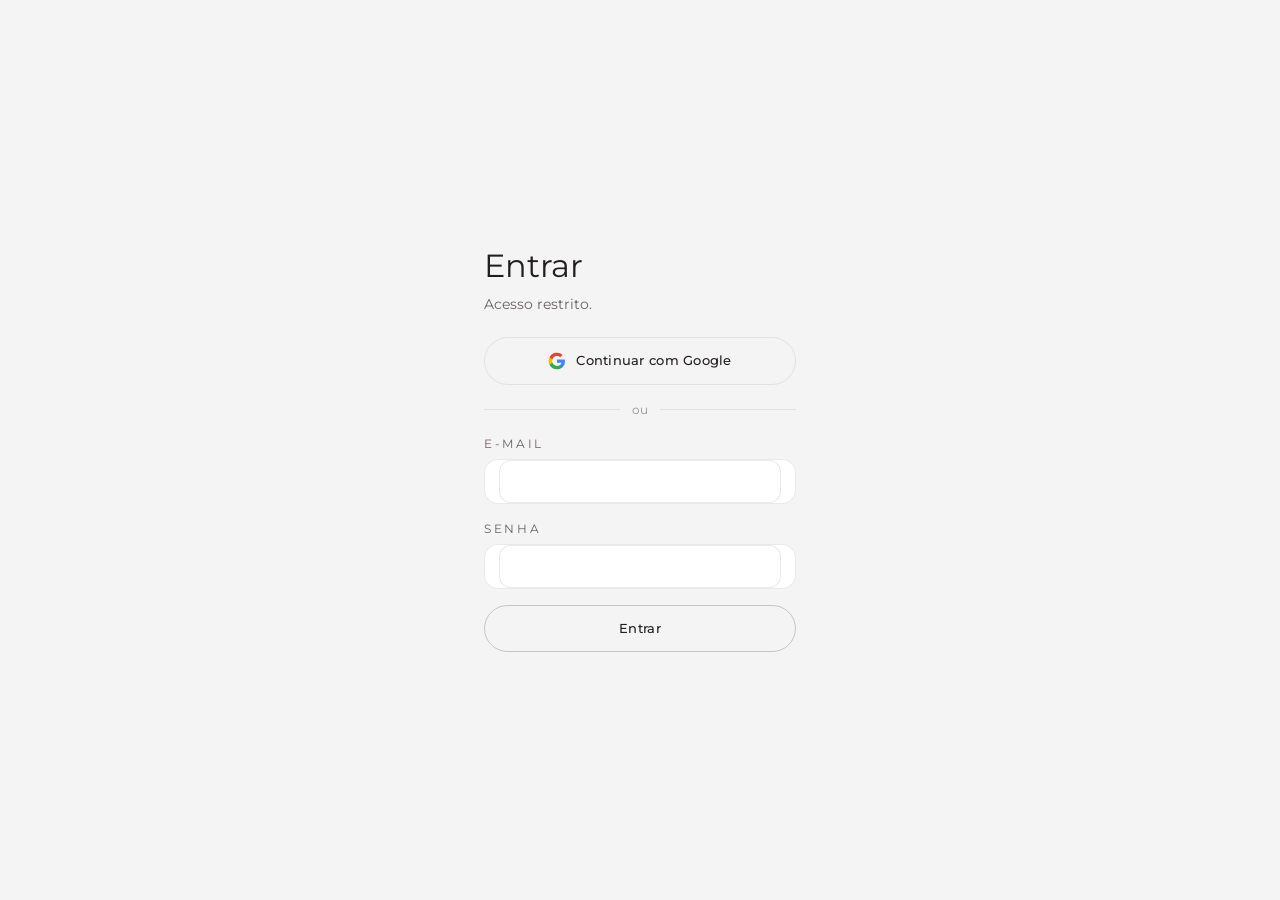
==== gestao/index.html @ c50a142e "Pele nova Stond OS (claro padrão, escuro opção), menu da gestão em 6 espaços e consertos rápidos - s" ====
<!doctype html>
<html lang="pt-BR">
<head>
<meta charset="utf-8">
<meta name="viewport" content="width=device-width,initial-scale=1,viewport-fit=cover">
<meta name="robots" content="noindex,nofollow,noarchive">
<title>Entrar</title>
<link rel="icon" href="/assets/favicon.png">
<link rel="preconnect" href="https://fonts.googleapis.com">
<link rel="stylesheet" href="https://fonts.googleapis.com/css2?family=Montserrat:wght@300;400;500;600&display=swap">
<link rel="stylesheet" href="/app.css">
<link rel="stylesheet" href="/gestao/gestao.css">
<link rel="stylesheet" href="/skin.css">
<link rel="stylesheet" href="/marca.css">
<script>try{if(localStorage.getItem('stond-tema')!=='dark')document.documentElement.classList.add('light')}catch(e){document.documentElement.classList.add('light')}</script>
</head>
<body>
<div id="app"></div>
<script src="/vendor/supabase.js"></script>
<script src="/ia.js"></script>
<script src="/gestao/gestao.js"></script>
<script src="/marca.js"></script>
<script src="/gestao/marca.js"></script>
<script src="/gestao/invest.js"></script>
<script src="/gestao/links.js"></script>
<script src="/gestao/site.js"></script>
<script src="/gestao/plano.js"></script>
<script src="/gestao/cartao.js"></script>
</body>
</html>
---- app.css ----
:root{
  --bg:#0d0a0b; --bg-2:#140e10; --bg-3:#1b1315; --ink:#f1ebec; --muted:#a1979a; --faint:#6f6568;
  --line:rgba(241,235,236,.11); --glass:rgba(255,255,255,.045); --glass-2:rgba(255,255,255,.08);
  --red:#f80b1d; --wine:#a40b1d; --deep:#5e0711; --ok:#3fbf7f; --warn:#e5a83b;
  --display:"Gill Sans MT","Gill Sans","Gill Sans Nova",Montserrat,"Segoe UI",sans-serif;
  --body:Montserrat,"Segoe UI",system-ui,sans-serif;
  --glow:rgba(94,7,17,.55); --side:rgba(20,14,16,.6); --redtxt:#ffd9dc; --carr:#d9cfd1; --cap:#ddd3d5; --hov:rgba(241,235,236,.28); --ovl:rgba(6,4,5,.72); --chrome:#2a2124; --ring:rgba(248,11,29,.18); --pendbg:rgba(229,168,59,.12);
  color-scheme:dark;
}
/* versão clara: fundo gelo, texto grafite, bordô como destaque */
html.light{--bg:#f4f5f6; --bg-2:#ffffff; --bg-3:#e9ebed; --ink:#2b2325; --muted:#6d6466; --faint:#9a9194; --line:rgba(43,35,37,.12); --glass:#ffffff; --glass-2:rgba(164,11,29,.07); --red:#c40a1c; --warn:#b7791f; --ok:#1f8a57;
  --glow:rgba(164,11,29,.10); --side:#ffffff; --redtxt:#a40b1d; --carr:#2b2325; --cap:#3a3133; --hov:rgba(43,35,37,.3); --ovl:rgba(43,35,37,.45); --ring:rgba(196,10,28,.14); --pendbg:rgba(183,121,31,.12);
  color-scheme:light; color:var(--ink)}
html.light .lg,html.light .side .logo,html.light .mhead img.l{content:url(assets/logo-vermelho.png)}
html.light .card,html.light .list,html.light .sum,html.light .cal{background:#fff}
html.light .sheet{box-shadow:0 30px 80px rgba(43,35,37,.25)}
*{box-sizing:border-box}
html,body{background:var(--bg);color:var(--ink);height:100%;margin:0}
body{font-family:var(--body);font-size:14px;line-height:1.5;-webkit-font-smoothing:antialiased}
button{font:inherit;color:inherit;cursor:pointer}
button:focus-visible,input:focus-visible,textarea:focus-visible{outline:2px solid var(--red);outline-offset:2px}

.seg{display:flex;flex-wrap:wrap;gap:6px}
.seg button{background:none;border:1px solid var(--line);border-radius:99px;padding:6px 13px;font-size:12.5px;color:var(--muted)}
.seg button[aria-pressed="true"]{border-color:var(--ink);color:var(--ink)}


/* login: formulário à esquerda, palco escuro com o S de pontos à direita */
.login{position:fixed;inset:0;display:grid;grid-template-columns:minmax(0,1fr) minmax(0,1.15fr);gap:14px;padding:14px;background:var(--bg)}
.login .form{display:flex;flex-direction:column;justify-content:center;gap:16px;padding:24px clamp(20px,5vw,72px);max-width:520px;width:100%;justify-self:center}
.login .form .lg{width:128px;margin-bottom:8px}
.login h2{font:400 32px/1.15 var(--display);margin:0}
.login .sub{color:var(--muted);margin:-6px 0 6px}
.gin{display:flex;align-items:center;gap:10px;background:var(--glass);border:1px solid var(--line);border-radius:14px;padding:0 14px;transition:border-color .2s,box-shadow .2s;backdrop-filter:blur(8px)}
.gin:focus-within{border-color:var(--red);box-shadow:0 0 0 4px var(--ring)}
.gin svg{width:18px;height:18px;color:var(--faint);flex:none}
.fld .gin input{flex:1;min-width:0;background:none;border:0;border-radius:0;outline:0;padding:13px 0;color:var(--ink);font:inherit}
.gin .eye{background:none;border:0;padding:4px;color:var(--faint);display:grid}
.lrow{display:flex;justify-content:space-between;align-items:center;gap:10px;flex-wrap:wrap;font-size:13px}
.lrow label{display:flex;gap:8px;align-items:center;color:var(--muted)}
.lrow input{accent-color:var(--red);width:16px;height:16px}
.btn.full{width:100%;padding:13px}
.or{display:flex;align-items:center;gap:12px;color:var(--faint);font-size:12px}
.or::before,.or::after{content:"";flex:1;height:1px;background:var(--line)}
.btn.goog{display:flex;align-items:center;justify-content:center;gap:10px;border-color:var(--line)}
.first{font-size:13px;color:var(--muted);text-align:center;margin:4px 0 0}
.first button{background:none;border:0;padding:0;color:var(--ink);text-decoration:underline;text-underline-offset:3px}
.stage{position:relative;border-radius:22px;overflow:hidden;background:radial-gradient(50% 55% at 50% 46%,rgba(120,8,22,.42),transparent 72%),#0b0507;color:#f1ebec;min-height:0}
.stage canvas{position:absolute;inset:0;width:100%;height:100%}
.stage .tag{position:absolute;left:28px;top:24px;font-size:11px;letter-spacing:.16em;text-transform:uppercase;color:#a1979a}
.stage .big{position:absolute;left:28px;right:28px;bottom:26px;margin:0;font:300 clamp(22px,3.2vw,40px)/1.1 var(--display);text-wrap:balance}
.stage .big em{font-style:normal;color:#ff3a4a}
.gl{position:absolute;display:flex;gap:10px;align-items:center;padding:10px 14px 10px 10px;border-radius:16px;background:rgba(255,255,255,.07);border:1px solid rgba(255,255,255,.14);backdrop-filter:blur(14px);-webkit-backdrop-filter:blur(14px);font-size:12.5px;box-shadow:0 20px 40px rgba(0,0,0,.35);max-width:250px}
.gl img{width:38px;height:46px;border-radius:8px;object-fit:cover;flex:none}
.gl b{display:block;font-weight:500;font-size:13px}.gl small{color:#c9bec1}
.gl .ck{width:30px;height:30px;border-radius:50%;border:1px solid #3fbf7f;color:#3fbf7f;display:grid;place-items:center;flex:none}
.gl.a{right:6%;top:13%}.gl.b{left:6%;top:47%}.gl.c{right:9%;bottom:20%}
@keyframes up{from{opacity:0;transform:translateY(14px)}to{opacity:1;transform:none}}
.in{animation:up .7s cubic-bezier(.2,.7,.2,1) both}
.gl{animation:up .9s cubic-bezier(.2,.7,.2,1) both}
.fld{display:flex;flex-direction:column;gap:6px}
.fld label{font-size:11.5px;letter-spacing:.1em;text-transform:uppercase;color:var(--muted)}
.fld input,.fld textarea{background:var(--glass);border:1px solid var(--line);border-radius:10px;padding:12px 14px;color:var(--ink);font:inherit}
.btn{background:none;border:1px solid var(--ink);border-radius:99px;padding:11px 22px;font-weight:500;letter-spacing:.02em}
.btn:hover{background:var(--glass-2)}
.btn.red{border-color:var(--red);color:var(--redtxt)}
.btn.sm{padding:7px 14px;font-size:12.5px}
.btn.ghost{border-color:var(--line);color:var(--muted)}
.lnk{background:none;border:0;padding:0;color:var(--muted);text-decoration:underline;text-underline-offset:3px;font-size:13px}
.hint{font-size:12.5px;color:var(--faint);border-top:1px solid var(--line);padding-top:14px;margin:6px 0 0}

/* app */
.app{position:fixed;inset:0;display:grid;grid-template-columns:232px 1fr;background:radial-gradient(45% 55% at 100% 0%,var(--glow),transparent 70%),var(--bg)}
.side{border-right:1px solid var(--line);padding:22px 16px;display:flex;flex-direction:column;gap:22px;background:var(--side)}
.side .logo{width:112px;margin-left:6px}
.who{display:flex;gap:10px;align-items:center;padding:10px;border:1px solid var(--line);border-radius:12px}
.who img{width:38px;height:38px;border-radius:50%;object-fit:cover}
.who b{display:block;font-weight:500;font-size:13.5px}.who small{color:var(--muted);font-size:11.5px}
.nav{display:flex;flex-direction:column;gap:2px}
.nav button{display:flex;align-items:center;gap:11px;background:none;border:0;border-radius:10px;padding:10px 12px;text-align:left;color:var(--muted)}
.nav button svg{width:18px;height:18px;flex:none}
.nav button[aria-current="page"]{background:var(--glass-2);color:var(--ink)}
.nav .bdg{margin-left:auto;font-size:11px;font-weight:600;min-width:20px;text-align:center;border-radius:99px;padding:1px 6px;background:var(--wine);color:#fff}
.tt{display:inline-flex;gap:2px;padding:3px;border:1px solid var(--line);border-radius:99px;background:var(--glass);align-self:flex-start;margin-top:auto}
.tt span{width:30px;height:26px;border-radius:99px;display:grid;place-items:center;color:var(--faint)}
.tt span.on{background:var(--glass-2);color:var(--ink);box-shadow:inset 0 0 0 1px var(--line)}
.tt svg{width:15px;height:15px}
.mhead .tt{margin-top:0}
.side .out{margin-top:auto;font-size:12.5px;color:var(--faint);background:none;border:0;text-align:left;padding:8px 12px}
.main{overflow:auto;padding:28px clamp(18px,3.4vw,40px) 40px;min-width:0}
.top{display:flex;justify-content:space-between;align-items:flex-end;gap:12px;flex-wrap:wrap;margin-bottom:20px}
.top h2{font:400 30px/1.15 var(--display);margin:0;text-wrap:balance}
.top p{margin:4px 0 0;color:var(--muted)}
.eyebrow{font-size:11px;letter-spacing:.16em;text-transform:uppercase;color:var(--muted);margin:0 0 10px}
.tabbar{display:none}

/* início */
.sum{display:grid;grid-template-columns:repeat(3,1fr);border:1px solid var(--line);border-radius:14px;margin-bottom:24px}
.sum div{padding:14px 18px}.sum div+div{border-left:1px solid var(--line)}
.sum b{font:400 28px/1 var(--display);display:block;font-variant-numeric:tabular-nums}
.sum span{font-size:12.5px;color:var(--muted)}
.two{display:grid;grid-template-columns:1.35fr 1fr;gap:22px}.two>section{min-width:0}
.list{display:flex;flex-direction:column;border:1px solid var(--line);border-radius:14px;overflow:hidden}
.row{display:flex;gap:14px;align-items:center;padding:11px 14px;background:none;border:0;text-align:left;width:100%}
.row+.row{border-top:1px solid var(--line)}
.row:hover{background:var(--glass)}
.row img{width:46px;height:58px;object-fit:cover;border-radius:7px;flex:none}
.row .t{flex:1;min-width:0}
.row .t b{display:block;font-weight:500;white-space:nowrap;overflow:hidden;text-overflow:ellipsis}
.row .t small{color:var(--muted);font-size:12px}
.chip{font-size:10.5px;letter-spacing:.08em;text-transform:uppercase;border:1px solid var(--line);border-radius:99px;padding:2px 8px;color:var(--muted);white-space:nowrap}
.chip.pend{border-color:rgba(229,168,59,.45);color:var(--warn)}
.chip.ok{border-color:rgba(63,191,127,.45);color:var(--ok)}
.week{display:flex;flex-direction:column}
.day{display:grid;grid-template-columns:48px 1fr;gap:12px;padding:10px 0;border-top:1px solid var(--line)}
.day:first-child{border-top:0}
.day .d{font:400 22px/1 var(--display);text-align:center}.day .d small{display:block;font:500 10px/1.6 var(--body);letter-spacing:.12em;color:var(--muted);text-transform:uppercase}
.day ul{list-style:none;margin:0;padding:0;display:flex;flex-direction:column;gap:4px;min-width:0}
.day li{font-size:13px;display:flex;gap:8px;align-items:baseline;min-width:0}
.day li span{white-space:nowrap;overflow:hidden;text-overflow:ellipsis}
.dot{width:7px;height:7px;border-radius:50%;flex:none;transform:translateY(-1px)}
.t-reels{background:var(--red)}.t-carrossel{background:var(--carr)}.t-story{background:#8a5560}

/* aprovações */
.filters{display:flex;gap:6px;flex-wrap:wrap;margin-bottom:16px}
.grid{display:grid;grid-template-columns:repeat(auto-fill,minmax(190px,1fr));gap:16px}
.card{background:none;border:1px solid var(--line);border-radius:14px;overflow:hidden;padding:0;text-align:left;display:flex;flex-direction:column}
.card:hover{border-color:var(--hov)}
.card .ph{position:relative;aspect-ratio:4/5;background:var(--bg-3)}
.card .ph img{width:100%;height:100%;object-fit:cover;display:block}
.card .ph .k{color:#f1ebec;position:absolute;left:10px;top:10px;background:rgba(13,10,11,.72);backdrop-filter:blur(6px);border-radius:99px;padding:3px 9px;font-size:10.5px;letter-spacing:.08em;text-transform:uppercase}
.card .bd{padding:12px 13px 14px;display:flex;flex-direction:column;gap:6px}
.card .bd b{font-weight:500;line-height:1.35}
.card .bd small{color:var(--muted);font-size:12px}

/* post aberto */
.ovl{position:fixed;inset:0;background:var(--ovl);backdrop-filter:blur(4px);display:grid;place-items:center;padding:24px;z-index:5}
.sheet{width:auto;max-width:100%;height:100%;max-height:760px;display:grid;grid-template-columns:auto 380px;border:1px solid var(--line);border-radius:18px;overflow:hidden;background:var(--bg-2)}
.media{position:relative;background:var(--bg-3);min-height:0;height:100%;aspect-ratio:4/5;max-width:calc(100vw - 460px)}
.media img{width:100%;height:100%;object-fit:contain;display:block}
.media .pdf{position:absolute;inset:0;display:grid;place-items:center;padding:24px;text-align:center;color:inherit;font-weight:600;text-decoration:underline}
.media .cnt{position:absolute;top:12px;right:12px;background:rgba(13,10,11,.72);color:#fff;font-size:12px;border-radius:99px;padding:3px 10px;font-variant-numeric:tabular-nums}
.media .nv{color:#fff;position:absolute;top:50%;transform:translateY(-50%);width:34px;height:34px;border-radius:50%;border:1px solid rgba(255,255,255,.5);background:rgba(13,10,11,.4);display:grid;place-items:center}
.media .nv.l{left:12px}.media .nv.r{right:12px}
.media .pg{position:absolute;bottom:12px;left:0;right:0;display:flex;justify-content:center;gap:5px}
.media .pg i{width:7px;height:7px;border-radius:50%;background:rgba(43,35,37,.25);box-shadow:0 0 0 1px rgba(255,255,255,.6)}.media .pg i.on{background:var(--red)}
.info{display:flex;flex-direction:column;min-height:0}
.info .hd{display:flex;justify-content:space-between;gap:10px;padding:18px 20px 14px;border-bottom:1px solid var(--line)}
.info .hd b{font:400 19px/1.25 var(--display)}
.info .hd small{display:block;color:var(--muted);font-size:12px;margin-top:4px}
.x{background:none;border:1px solid var(--line);border-radius:50%;width:32px;height:32px;flex:none;color:var(--muted)}
.info .sc{overflow:auto;padding:16px 20px;display:flex;flex-direction:column;gap:16px;flex:1}
.cap{white-space:pre-line;font-size:13.5px;color:var(--cap)}
.det{border:1px solid var(--line);border-radius:12px;padding:12px 14px;font-size:13px;color:var(--muted);white-space:pre-line}
.act{border-top:1px solid var(--line);padding:14px 20px 18px;display:flex;flex-direction:column;gap:10px;background:var(--bg-2)}
.act textarea{min-height:64px;resize:vertical}
.act .bt{display:flex;gap:8px;flex-wrap:wrap}
.act .bt .btn{flex:1;padding:10px 12px;font-size:13px;white-space:nowrap}

/* calendário */
.cal{border:1px solid var(--line);border-radius:14px;overflow:hidden}
.cal .wd,.cal .cells{display:grid;grid-template-columns:repeat(7,minmax(0,1fr))}
.cal .wd div{padding:8px 10px;font-size:11px;letter-spacing:.12em;text-transform:uppercase;color:var(--muted);border-bottom:1px solid var(--line)}
.cell{min-height:96px;padding:7px 8px;border-right:1px solid var(--line);border-bottom:1px solid var(--line);display:flex;flex-direction:column;gap:3px;min-width:0}
.cell:nth-child(7n){border-right:0}
.cell .n{font-size:12px;color:var(--muted);font-variant-numeric:tabular-nums}
.cell.today .n{color:#fff;background:var(--wine);border-radius:99px;width:22px;height:22px;display:grid;place-items:center}
.ev{display:flex;gap:6px;align-items:center;font-size:11.5px;line-height:1.25;background:var(--glass);border:0;border-radius:6px;padding:3px 6px;text-align:left;min-width:0;color:var(--ink)}
.ev span{white-space:nowrap;overflow:hidden;text-overflow:ellipsis}
.ev.pend{background:var(--pendbg)}
.leg{display:flex;gap:16px;flex-wrap:wrap;margin-top:12px;font-size:12px;color:var(--muted)}
.leg span{display:flex;gap:6px;align-items:center}

/* instagram */
.ig{max-width:620px}
.igh{display:flex;gap:26px;align-items:center;margin-bottom:16px}
.igh img{width:96px;height:96px;border-radius:50%;object-fit:cover;border:2px solid var(--wine);padding:3px}
.igh .nm{font-weight:500;font-size:16px}
.stats{display:flex;gap:22px;margin:8px 0}
.stats b{font-weight:600;font-variant-numeric:tabular-nums}
.bio{white-space:pre-line;font-size:13.5px;margin:0 0 18px}
.since{font-size:12px;color:var(--faint);margin:0 0 16px}
.feed{display:grid;grid-template-columns:repeat(3,1fr);gap:3px}
.feed div{position:relative;aspect-ratio:4/5;background:var(--bg-3);overflow:hidden}
.feed img{width:100%;height:100%;object-fit:cover;display:block}
.feed .tag{color:#f1ebec;position:absolute;left:6px;top:6px;font-size:10px;letter-spacing:.06em;text-transform:uppercase;background:rgba(13,10,11,.75);border-radius:99px;padding:2px 7px}
.feed .old{opacity:.35}


/* métricas: bento */
.demo{display:inline-flex;gap:6px;align-items:center;font-size:11.5px;color:var(--warn);border:1px solid var(--pendbg);background:var(--pendbg);border-radius:99px;padding:3px 10px}
.bento{display:grid;grid-template-columns:repeat(4,minmax(0,1fr));grid-auto-rows:minmax(150px,auto);gap:14px}
.bx{position:relative;border:1px solid var(--line);border-radius:18px;padding:16px 18px;background:linear-gradient(160deg,var(--glass-2),var(--glass) 60%);overflow:hidden;display:flex;flex-direction:column;gap:8px;min-width:0;transition:transform .25s,border-color .25s}
.bx:hover{transform:translateY(-2px);border-color:var(--hov)}
.bx .lb{font-size:11px;letter-spacing:.14em;text-transform:uppercase;color:var(--muted)}
.bx .num{font:400 clamp(26px,3vw,40px)/1 var(--display);white-space:nowrap;font-variant-numeric:tabular-nums}
.bx .num small{font:500 13px var(--body);color:var(--ok);margin-left:8px}
.bx .ft{font-size:12px;color:var(--faint);margin-top:auto}
.w2{grid-column:span 2}.h2{grid-row:span 2}
.bx.hero{background:radial-gradient(70% 80% at 100% 0%,var(--glow),transparent 70%),linear-gradient(160deg,var(--glass-2),var(--glass) 60%)}
.bx svg.ch{width:100%;height:auto;display:block;margin-top:auto;overflow:visible}
.ring{display:flex;flex-wrap:wrap;gap:12px;align-items:center}
.ring svg{width:76px;height:76px;flex:none}.ring>div{flex:1;min-width:110px}
.bars{display:flex;flex-direction:column;gap:9px;margin-top:4px}
.bars div{display:grid;grid-template-columns:74px 1fr 34px;gap:10px;align-items:center;font-size:12.5px}
.bars i{height:8px;border-radius:99px;background:var(--line);position:relative;overflow:hidden}
.bars i b{position:absolute;inset:0 auto 0 0;border-radius:99px;background:linear-gradient(90deg,var(--wine),var(--red))}
.bars span:last-child{text-align:right;font-variant-numeric:tabular-nums;color:var(--muted)}
.best{display:flex;gap:14px;align-items:center}
.best img{width:70px;height:88px;border-radius:10px;object-fit:cover}
.stack{display:flex;height:12px;border-radius:99px;overflow:hidden;margin:6px 0 4px}
.stack i:nth-child(1){background:var(--red)}.stack i:nth-child(2){background:var(--carr)}.stack i:nth-child(3){background:#8a5560}
.prog{height:8px;border-radius:99px;background:var(--line);overflow:hidden}.prog b{display:block;height:100%;background:var(--ok)}
.lnkb{background:none;border:0;padding:0;color:var(--ink);text-decoration:underline;text-underline-offset:3px;font-size:12.5px;align-self:flex-start}
/* arquivos */
.files{display:grid;grid-template-columns:repeat(auto-fill,minmax(260px,1fr));gap:12px;margin-bottom:24px}
.fl{display:flex;gap:12px;align-items:center;border:1px solid var(--line);border-radius:14px;padding:12px 14px;background:var(--glass);min-width:0}
.fl .ico{width:40px;height:40px;border-radius:10px;display:grid;place-items:center;background:var(--glass-2);flex:none;color:var(--red);font-size:11px;font-weight:600;letter-spacing:.04em}
.fl .t{flex:1;min-width:0}.fl .t b{display:block;font-weight:500;white-space:nowrap;overflow:hidden;text-overflow:ellipsis}.fl .t small{color:var(--muted);font-size:12px;white-space:nowrap;overflow:hidden;text-overflow:ellipsis;display:block}
.drop{border:1px dashed var(--hov);border-radius:14px;padding:22px;text-align:center;color:var(--muted);display:flex;flex-direction:column;gap:10px;align-items:center}
@media (max-width:900px){.bento{grid-template-columns:repeat(2,minmax(0,1fr))}}
@media (max-width:720px){.bento{gap:10px}.bx{padding:14px}.bx .num{font-size:30px}.w2m{grid-column:span 2}.h2{grid-row:auto}.tabbar{grid-template-columns:repeat(5,1fr)!important}}


/* celular */
@media (max-width:720px){
  .login{grid-template-columns:1fr;grid-template-rows:230px auto;padding:10px;overflow:auto;align-content:start}
  .stage{order:-1}.gl{display:none}.stage .big{font-size:22px;bottom:16px;left:18px}.stage .tag{left:18px;top:14px}
  .login .form{padding:14px 10px 20px;gap:13px}.login .form .lg{display:none}.login h2{font-size:26px}
  .app{grid-template-columns:1fr;grid-template-rows:1fr auto}
  .side{display:none}
  .main{padding:18px 16px 24px}
  .mhead{display:flex!important}
  .top h2{font-size:24px}
  .sum b{font-size:22px}.sum div{padding:12px}
  .two{grid-template-columns:1fr}
  .grid{grid-template-columns:repeat(2,minmax(0,1fr));gap:10px}
  .card .bd{padding:9px 10px 11px}.card .bd b{font-size:13px}
  .tabbar{display:grid;grid-template-columns:repeat(4,1fr);border-top:1px solid var(--line);background:var(--bg-2);padding:6px 4px 10px}
  .tabbar button{background:none;border:0;display:flex;flex-direction:column;align-items:center;gap:3px;font-size:10.5px;color:var(--faint);padding:6px 0;position:relative}
  .tabbar svg{width:21px;height:21px}
  .tabbar button[aria-current="page"]{color:var(--ink)}
  .tabbar .bdg{position:absolute;top:2px;left:calc(50% + 6px);font-size:9.5px;background:var(--wine);color:#fff;border-radius:99px;padding:0 5px;font-weight:600}
  .ovl{padding:0;place-items:end stretch}
  .sheet{display:block;max-height:none;border-radius:18px 18px 0 0;height:100%;overflow:auto}
  .media{aspect-ratio:4/5;height:auto;max-width:none}
  .info{min-height:auto}.info .sc{overflow:visible}
  .cell{min-height:58px;padding:4px}
  .ev span{display:none}.ev{padding:4px;justify-content:center}
  .calday{display:block!important}
  .igh{gap:16px}.igh img{width:76px;height:76px}.stats{gap:14px;font-size:13px}
}
.mhead{display:none;align-items:center;justify-content:space-between;margin:-4px 0 14px}
.mhead img.l{width:84px}.mhead img.a{width:30px;height:30px;border-radius:50%;object-fit:cover}
.calday{display:none;margin-top:14px}
@media (prefers-reduced-motion:reduce){*{transition:none!important}}

/* app real */
.err{margin:0;color:#ff5a66;font-size:13px}
html.light .err{color:#b0081a}
.empty{border:1px dashed var(--line);border-radius:14px;padding:18px;color:var(--muted);font-size:13px}
.wait{color:var(--faint);font-size:12.5px;margin:auto 0 0}
.toast{position:fixed;left:50%;bottom:calc(84px + env(safe-area-inset-bottom,0px));transform:translate(-50%,20px);opacity:0;background:var(--ink);color:var(--bg);padding:10px 18px;border-radius:99px;font-size:13px;z-index:20;transition:.25s;pointer-events:none;max-width:calc(100vw - 32px)}
.toast.on{opacity:1;transform:translate(-50%,0)}
.noimg{display:grid;place-items:center;background:var(--bg-3);color:var(--faint);font-size:10px;text-transform:uppercase;letter-spacing:.08em}
.row .noimg,.row video{width:46px;height:58px;border-radius:7px;flex:none;object-fit:cover}
.card .ph video,.card .ph .noimg,.feed video,.feed .noimg,.best video{width:100%;height:100%;object-fit:cover;display:block}
.best video,.best .noimg{width:70px;height:88px;border-radius:10px}
.media video{width:100%;height:100%;object-fit:contain;display:block;background:#000}
.feed button{position:relative;aspect-ratio:4/5;background:var(--bg-3);overflow:hidden;border:0;padding:0}
.feed{grid-template-columns:repeat(3,1fr)}
.cell.off{background:transparent}
.cell[data-day]{cursor:pointer}
.calday{display:block}
.hist{display:flex;flex-direction:column;gap:10px;font-size:13px}
.hist small{color:var(--muted)}.hist p{margin:3px 0 0;white-space:pre-line;color:var(--cap)}
.hd small .chip{margin-left:6px}
.drop{cursor:pointer;margin-top:22px}.drop.on{border-color:var(--red);background:var(--glass)}
a.btn{text-decoration:none;color:inherit;display:inline-flex;align-items:center}
.fl .btn{flex:none}
.login.one{grid-template-columns:1fr;place-items:center}
.login.one .form{max-width:440px}
.btn:disabled{opacity:.5;cursor:default}
.main{padding-bottom:max(40px,env(safe-area-inset-bottom,0px))}
.tabbar{padding-bottom:max(10px,env(safe-area-inset-bottom,0px))}
@media (max-width:720px){.fl{flex-wrap:wrap}.fl .t{flex-basis:60%}}

.lgl{display:inline-block;align-self:flex-start;line-height:0}.lgl:hover .lg{opacity:.85}
@media (max-width:720px){.lgl{display:none}}
html.light .bx,html.light .bx.hero{background:#fff}
/* IA */
.ia-fab{position:fixed;right:20px;bottom:20px;z-index:60;display:flex;align-items:center;gap:7px;background:var(--bg-2);color:var(--ink);border:1px solid var(--line);border-radius:99px;padding:10px 16px;font:500 13px var(--body);box-shadow:0 8px 24px rgba(0,0,0,.25);cursor:pointer;transition:border-color .2s}
.ia-fab svg{color:var(--red)}.ia-fab:hover{border-color:var(--red)}
.ia-panel{position:fixed;right:20px;bottom:20px;z-index:61;width:min(420px,calc(100vw - 32px));height:min(620px,calc(100dvh - 40px));display:flex;flex-direction:column;background:var(--bg-2);border:1px solid var(--line);border-radius:20px;box-shadow:0 20px 60px rgba(0,0,0,.4);overflow:hidden}
.ia-panel[hidden]{display:none}
.ia-panel header{display:flex;justify-content:space-between;align-items:center;gap:10px;padding:14px 16px;border-bottom:1px solid var(--line)}
.ia-panel header b{display:block;font:400 18px/1.2 var(--display)}.ia-panel header small{color:var(--muted);font-size:12px}
.ia-panel header span{display:flex;gap:6px;align-items:center}
.ia-new{background:none;border:1px solid var(--line);border-radius:99px;color:var(--muted);font:12px var(--body);padding:5px 11px;cursor:pointer}
.ia-x{background:none;border:0;color:var(--muted);font-size:24px;line-height:1;padding:0 4px;cursor:pointer}
.ia-log{flex:1;overflow-y:auto;padding:16px;display:flex;flex-direction:column;gap:10px}
.ia-hi p{color:var(--muted);margin:0 0 12px}
.ia-hint{display:block;width:100%;text-align:left;background:none;border:1px solid var(--line);border-radius:14px;color:var(--ink);font:13px var(--body);padding:10px 13px;margin-bottom:8px;cursor:pointer}
.ia-hint:hover{border-color:var(--red)}
.ia-m{max-width:88%;font-size:13.5px;line-height:1.55;overflow-wrap:anywhere}
.ia-m.me{align-self:flex-end;border:1px solid var(--line);border-radius:16px 16px 4px 16px;padding:9px 13px;white-space:pre-wrap}
.ia-m.ai{align-self:flex-start}
.ia-m.ai p{margin:0 0 8px}.ia-m.ai ul{margin:0 0 8px;padding-left:18px}.ia-m.ai li{margin:3px 0}.ia-m.ai li::marker{color:var(--red)}
.ia-m.err{color:var(--warn)}
.ia-copy{background:none;border:0;padding:0;color:var(--faint);font:12px var(--body);cursor:pointer}.ia-copy:hover{color:var(--ink)}
.ia-wait{display:flex;gap:4px;padding:6px 0}.ia-wait i{width:6px;height:6px;border-radius:50%;background:var(--muted);opacity:.35;animation:iaw 1.2s infinite}
.ia-wait i:nth-child(2){animation-delay:.2s}.ia-wait i:nth-child(3){animation-delay:.4s}
@keyframes iaw{40%{opacity:1}}
.ia-f{display:flex;gap:8px;align-items:flex-end;padding:12px;border-top:1px solid var(--line)}
.ia-f textarea{flex:1;resize:none;background:none;border:1px solid var(--line);border-radius:14px;color:var(--ink);font:13.5px/1.45 var(--body);padding:10px 12px;outline:0;max-height:140px}
.ia-f textarea:focus{border-color:var(--red)}
.ia-send{flex:none;width:40px;height:40px;display:grid;place-items:center;background:none;border:1px solid var(--line);border-radius:50%;color:var(--ink);cursor:pointer}.ia-send:hover{border-color:var(--red)}
@media (max-width:720px){
  .ia-fab{right:14px;bottom:calc(78px + env(safe-area-inset-bottom,0px));padding:9px 14px}
  .ia-panel{right:0;left:0;bottom:0;top:0;width:auto;height:auto;border-radius:0;border:0}
}
.ia-nudge{position:fixed;right:20px;bottom:70px;z-index:60;background:var(--bg-2);color:var(--ink);border:1px solid var(--line);border-radius:14px 14px 4px 14px;padding:8px 13px;font:13px var(--body);box-shadow:0 8px 24px rgba(0,0,0,.25);cursor:pointer}
.ia-nudge:hover{border-color:var(--red)}.ia-nudge[hidden]{display:none}
@media (max-width:720px){.ia-nudge{right:14px;bottom:calc(126px + env(safe-area-inset-bottom,0px))}}
/* rolagem: a linha da grade não cresce além da tela, cada coluna rola sozinha */
.app{grid-template-rows:minmax(0,1fr)}
.side{overflow-y:auto;min-height:0;overscroll-behavior:contain}
.main{min-height:0}
@media (max-width:720px){.app{grid-template-rows:minmax(0,1fr) auto}}
.tact{display:flex;gap:10px;align-items:center;flex-wrap:wrap}
.btn.iab{display:inline-flex;align-items:center;gap:7px}.btn.iab svg{color:var(--red)}

/* menu bordô no tema claro (portal e gestão) */
html.light .side{background:#8f0a19;border-right:0;color:#fff}
html.light .side .logo{content:url(/assets/logo-branco.png)}
html.light .side .nav button{color:rgba(255,255,255,.78)}
html.light .side .nav button:hover{color:#fff;background:rgba(255,255,255,.08)}
html.light .side .nav button[aria-current="page"]{background:rgba(255,255,255,.16);color:#fff}
html.light .side .nav .sec{color:rgba(255,255,255,.55)}html.light .side .nav .sec:hover{color:#fff;background:none}
html.light .side .who{border-color:rgba(255,255,255,.22)}html.light .side .who small{color:rgba(255,255,255,.7)}html.light .side .who .av{background:#fff;color:#8f0a19}
html.light .side .bdg{background:#fff;color:#8f0a19}
html.light .side .tt{border-color:rgba(255,255,255,.25);background:rgba(255,255,255,.08)}html.light .side .tt span{color:rgba(255,255,255,.65)}html.light .side .tt span.on{background:#fff;color:#8f0a19;box-shadow:none}
html.light .side .out{color:rgba(255,255,255,.7)}
html.light .side::-webkit-scrollbar{width:8px}html.light .side::-webkit-scrollbar-thumb{background:rgba(255,255,255,.25);border-radius:8px}
.nota{display:flex;flex-direction:column;gap:8px;border:1px solid var(--line);border-left:4px solid var(--red);border-radius:16px;padding:16px 18px;margin:0 0 16px;background:var(--glass)}
html.light .nota{background:#fff}
.nota b{font-weight:500;font-size:15px}.nota>span{color:var(--muted);font-size:12.5px}
.nsc{display:flex;gap:6px;flex-wrap:wrap;margin-top:4px}
.nsc button{width:38px;height:38px;border-radius:10px;border:1px solid var(--line);background:none;color:var(--ink);font:500 14px var(--body);cursor:pointer}
.nsc button:hover{border-color:var(--red)}.nsc button.on{background:var(--red);border-color:var(--red);color:#fff}
.nota textarea{background:none;border:1px solid var(--line);border-radius:12px;color:var(--ink);font:13.5px var(--body);padding:10px 12px;resize:vertical}
.nota .btn{align-self:flex-start}
/* números sempre em Montserrat (pedido da Helo) */
.bx .num,.sum b,.day .d,.tl b,.cs b,.rk b,.mt>div>b,.kwn b,.ftot b,.acc .num,.trio b,.tb .val,.nsc{font-family:var(--body)!important;font-weight:500;letter-spacing:-.01em;font-variant-numeric:tabular-nums}
/* menu em blocos (Dia a dia, Sua marca, Resultados, Arquivos) */
.nav .grp{font-size:10.5px;letter-spacing:.12em;text-transform:uppercase;color:var(--faint);padding:14px 12px 4px}
.nav .grp:first-child{padding-top:0}
html.light .side .nav .grp{color:rgba(255,255,255,.55)}
.pills{display:none;gap:6px;overflow-x:auto;margin:0 0 16px;scrollbar-width:none}
.pills::-webkit-scrollbar{display:none}
.pills button{flex:none;border:1px solid var(--line);background:none;color:var(--muted);border-radius:99px;padding:7px 13px;font:inherit;font-size:12.5px}
.pills button[aria-current="page"]{background:var(--ink);color:var(--bg);border-color:var(--ink)}
@media (max-width:720px){.pills{display:flex}}
/* investimento e automações */
.invl,.autol{display:flex;flex-direction:column;gap:12px}
.inv,.au{border:1px solid var(--line);border-radius:14px;background:var(--glass);padding:16px 18px}
.inv .h{display:flex;justify-content:space-between;align-items:baseline;gap:12px;margin-bottom:12px}
.inv .h b{font-weight:500}.inv .h .v{font:500 22px/1 var(--body);font-variant-numeric:tabular-nums}
.inv .k{display:grid;grid-template-columns:repeat(4,1fr);gap:10px}
.inv .k b,.au .n b{display:block;font-weight:500;font-size:17px;font-variant-numeric:tabular-nums}
.inv .k span,.au .n span{font-size:11.5px;color:var(--muted)}
.inv p{margin:12px 0 0;font-size:13px;color:var(--muted)}
.au{display:grid;grid-template-columns:auto 1fr repeat(3,72px);gap:14px;align-items:center}
.au .kw{font-weight:600;font-size:12.5px;letter-spacing:.04em;text-transform:uppercase;padding:6px 10px;border-radius:8px;background:var(--glass-2);color:var(--redtxt)}
.au .t b{display:block;font-weight:500}.au .t small{color:var(--muted);font-size:12px}
.au .n{text-align:right}
@media (max-width:720px){.inv .k{grid-template-columns:repeat(2,1fr)}.au{grid-template-columns:1fr repeat(3,auto)}.au .kw{grid-column:1/-1;justify-self:start}.au .t{grid-column:1/-1}}
.au .t{min-width:0}.au .t b{white-space:nowrap;overflow:hidden;text-overflow:ellipsis}
/* links curtos e cliques */
.lnkl{display:flex;flex-direction:column;gap:10px}
.lk{display:grid;grid-template-columns:minmax(0,1fr) 64px 64px auto;gap:14px;align-items:center;border:1px solid var(--line);border-radius:14px;background:var(--glass);padding:14px 18px}
.lk .t{min-width:0}.lk .t b{display:block;font-weight:500}
.lk .t small{display:block;color:var(--muted);font-size:12px;overflow:hidden;text-overflow:ellipsis;white-space:nowrap}
.lk .t .utm{color:var(--redtxt)}
.lk code{display:inline-block;margin-top:6px;font:500 12px/1.4 ui-monospace,Menlo,Consolas,monospace;background:var(--glass-2);padding:3px 8px;border-radius:6px;max-width:100%;overflow:hidden;text-overflow:ellipsis;white-space:nowrap}
.lk .n{text-align:right}.lk .n b{display:block;font-weight:500;font-size:17px;font-variant-numeric:tabular-nums}.lk .n span{font-size:11.5px;color:var(--muted)}
@media (max-width:720px){.lk{grid-template-columns:1fr auto auto}.lk .t{grid-column:1/-1}.lk .btn{justify-self:end}}

/* calendário: cada post com formato, hora, título e capa */
.ev.ev2{display:flex;gap:6px;align-items:flex-start;padding:5px 6px;border-left:3px solid var(--muted);border-radius:6px;background:var(--glass)}
.ev.ev2.t-reels{border-left-color:var(--wine)}.ev.ev2.t-carrossel{border-left-color:var(--ink)}
.ev.ev2 img{width:26px;height:33px;object-fit:cover;border-radius:4px;flex:none}
.ev.ev2 .evt{display:flex;flex-direction:column;gap:1px;min-width:0}
.ev.ev2 em{font-style:normal;font-size:9.5px;font-weight:700;letter-spacing:.06em;text-transform:uppercase;color:var(--muted)}
.ev.ev2 .evt>span{white-space:normal;display:-webkit-box;-webkit-line-clamp:2;-webkit-box-orient:vertical;overflow:hidden;font-size:11.5px}
.ev.ev2 strong{font-size:10px;color:#8a5a00;background:var(--pendbg);border-radius:4px;padding:1px 5px;align-self:flex-start;margin-top:2px}
.ev.ev2.pend{background:var(--glass);outline:1.5px solid var(--warn)}
.cell{min-height:110px}
@media(max-width:720px){.ev.ev2 img{display:none}.ev.ev2 .evt>span{-webkit-line-clamp:1}}
/* Arquivos e links: vitrine de entregas com prévia */
.vit{display:grid;grid-template-columns:repeat(auto-fill,minmax(250px,1fr));gap:16px;margin:0 0 28px}
.vc{border:1px solid var(--line);border-radius:16px;overflow:hidden;background:var(--glass);display:flex;flex-direction:column;min-width:0}
.vp{position:relative;display:block;aspect-ratio:4/3;overflow:hidden;background:var(--glass-2);text-decoration:none;color:inherit}
.vp:focus-visible{outline:2px solid var(--red);outline-offset:-2px}
.vp.site iframe{position:absolute;top:0;left:0;width:1280px;height:960px;border:0;transform-origin:0 0;pointer-events:none;background:#fff}
.vurl{position:absolute;left:10px;bottom:10px;font-size:11px;background:rgba(20,16,17,.72);color:#fff;border-radius:99px;padding:3px 9px;backdrop-filter:blur(4px)}
.vp.pdf{display:grid;place-items:start center;padding:14px 14px 0;background:linear-gradient(#ebe7e8,#dcd6d8)}
.vp.pdf canvas{width:100%;height:auto;border-radius:4px 4px 0 0;box-shadow:0 6px 20px rgba(0,0,0,.18);background:#fff;opacity:0;transition:opacity .3s}.vp.pdf canvas.ok{opacity:1}
.vp.pdf.nopdf canvas{display:none}.vp.pdf.nopdf::after{content:'PDF';position:absolute;inset:0;display:grid;place-items:center;font-weight:700;font-size:28px;color:var(--red)}
.vtag{position:absolute;right:10px;top:10px;font-size:10.5px;font-weight:700;letter-spacing:.06em;background:var(--red);color:#fff;border-radius:6px;padding:2px 7px}
.vp.img img{width:100%;height:100%;object-fit:cover}
.vbr{position:absolute;inset:0;display:flex;flex-direction:column;justify-content:flex-end;padding:18px;color:#fff}
.vbr small{font-size:10.5px;letter-spacing:.16em;text-transform:uppercase;color:var(--ac,#c9a35e)}.vbr b{font:500 22px/1.15 var(--display,inherit);margin-top:4px}
.vbr::before{content:'';position:absolute;left:18px;right:18px;top:22px;height:1px;background:var(--ac,#c9a35e);opacity:.6}
.vig{position:absolute;inset:0;display:flex;flex-direction:column;align-items:center;justify-content:center;gap:10px;background:linear-gradient(135deg,#feda75,#fa7e1e 30%,#d62976 60%,#962fbf 85%,#4f5bd5);color:#fff}
.vig img{width:72px;height:72px;border-radius:50%;border:3px solid #fff;object-fit:cover}.vig b{font-weight:600}
.vext{position:absolute;inset:0;display:grid;place-items:center;font-weight:700;font-size:26px;color:var(--red)}
.vb{padding:12px 14px 14px;display:flex;flex-direction:column;gap:3px;min-width:0}
.vb b{font-weight:500}.vb small{color:var(--muted);font-size:12px}
.va{display:flex;gap:8px;margin-top:10px;flex-wrap:wrap}

/* Meu Instagram: lugar guardado para Reels que ainda vão ser gravados */
.feed .rslot{position:relative;aspect-ratio:4/5;display:flex;flex-direction:column;align-items:center;justify-content:center;gap:4px;padding:10px;text-align:center;border:1.5px dashed var(--line);background:var(--glass-2);color:var(--muted)}
.feed .rslot svg{width:26px;height:26px;color:#8f0a19;margin-bottom:2px}
.feed .rslot b{font-size:13px;color:var(--ink);font-weight:600}
.feed .rslot small{font-size:11px}
.feed .rslot .rt{display:-webkit-box;-webkit-line-clamp:2;-webkit-box-orient:vertical;overflow:hidden;color:var(--ink);opacity:.75}

/* Aprovações: aprovar direto no card */
.card .cop{background:none;border:0;padding:0;margin:0;text-align:left;color:inherit;font:inherit;cursor:pointer;display:flex;flex-direction:column;flex:1}
.card .qa{display:flex;gap:8px;padding:0 13px 14px}
.card .qa .btn{flex:1;justify-content:center;padding:10px 6px;font-size:13.5px;white-space:nowrap;letter-spacing:0}
.card .qa .btn.ok{background:#1f7a4d;border-color:#1f7a4d;color:#fff}
.card .qa .btn.ok:hover{background:#196640}
.card .qa .btn:disabled{opacity:.45;cursor:not-allowed}
.card.cpend{border-color:rgba(143,10,25,.35)}
@media (max-width:720px){.card .qa{flex-direction:column;padding:0 10px 11px}.card .qa .btn{padding:9px 6px;font-size:13px}}
/* Stond editando na visão do cliente (?ver=1) */
.edbar{display:flex;align-items:center;justify-content:space-between;gap:12px;flex-wrap:wrap;margin:0 0 18px;padding:10px 14px;border:1px dashed var(--line);border-radius:12px;font-size:13px;color:var(--muted)}
.edbar.on{border:1px solid #8f0a19;background:rgba(143,10,25,.05);color:var(--ink)}
.edbar b{color:#8f0a19;font-weight:600}
.edr{display:flex;align-items:center;gap:10px;flex-wrap:wrap}
.edst{font-size:12px;color:var(--muted);min-width:44px;text-align:right}
.edsw{display:inline-flex;align-items:center;gap:9px;border:1px solid var(--line);background:none;color:var(--ink);font:inherit;font-size:12.5px;font-weight:500;padding:5px 13px 5px 5px;border-radius:999px;cursor:pointer}
.edsw i{width:32px;height:19px;border-radius:999px;background:var(--line);position:relative;transition:background .15s}
.edsw i::after{content:"";position:absolute;left:2px;top:2px;width:15px;height:15px;border-radius:50%;background:#fff;transition:left .15s;box-shadow:0 1px 3px rgba(0,0,0,.3)}
.edsw.on{border-color:#1f7a4d}.edsw.on i{background:#1f7a4d}.edsw.on i::after{left:15px}
.act .pvn{margin:10px 0 0;font-size:12px;color:var(--muted)}
.act .btn:disabled,.act textarea:disabled{opacity:.55;cursor:not-allowed}
.feed .dt{position:absolute;right:6px;top:6px;color:#f1ebec;font-size:11px;font-weight:500;background:rgba(13,10,11,.75);border-radius:99px;padding:3px 9px}
---- gestao/gestao.css ----
.nav .sec{display:flex;align-items:center;gap:8px;width:calc(100% - 12px);margin:12px 6px 2px;padding:6px 6px;background:none;border:0;border-radius:8px;font:500 10.5px var(--body);letter-spacing:.14em;text-transform:uppercase;color:var(--faint);cursor:pointer}.nav .sec span:first-child{flex:1;text-align:left}.nav .sec svg{transition:transform .2s;transform:rotate(-90deg)}.nav .sec[aria-expanded="true"] svg{transform:none}.nav .sec:hover{color:var(--ink)}.nav .sec .bdg{margin:0}
.av{width:38px;height:38px;border-radius:50%;display:grid;place-items:center;background:linear-gradient(135deg,var(--red),var(--wine));color:#fff;font-weight:600;flex:none}
.av.sm{width:30px;height:30px;font-size:12px}.av.xs{width:22px;height:22px;font-size:10px;margin-left:auto}
.cd{width:8px;height:8px;border-radius:50%;display:inline-block;margin-right:7px;flex:none}
.tl{display:flex;flex-direction:column;gap:2px}
.tl div{display:grid;grid-template-columns:52px 1fr auto;gap:10px;align-items:center;padding:9px 0;border-top:1px solid var(--line)}
.tl div:first-child{border-top:0}.tl b{font:400 18px var(--display);font-variant-numeric:tabular-nums}.tl span{display:flex;align-items:center;min-width:0}.tl em{font-style:normal}
.hl{display:flex;flex-direction:column;gap:9px}
.hl>div{display:flex;align-items:center;gap:10px;font-size:13px;min-width:0;flex-wrap:wrap}
.hl b{font-weight:500}.hl small{color:var(--muted);font-size:12px}
.hb{flex:1;min-width:60px;height:6px;border-radius:99px;background:var(--line);overflow:hidden;display:block}.hb u{display:block;height:100%;border-radius:99px}
.kb{display:grid;grid-auto-flow:column;grid-auto-columns:minmax(230px,1fr);gap:12px;overflow-x:auto;padding-bottom:8px}
.kc{display:flex;flex-direction:column;gap:9px;background:var(--glass);border:1px solid var(--line);border-radius:16px;padding:10px;min-width:0}
.kc header{display:flex;justify-content:space-between;align-items:center;padding:6px 6px 8px;border-bottom:2px solid var(--cc)}
.kc header b{font-weight:500;font-size:13px}.kc header span{font-size:12px;color:var(--muted)}
.kd{background:var(--bg-2);border:1px solid var(--line);border-radius:12px;padding:10px;display:flex;flex-direction:column;gap:7px}
html.light .kd{background:#fff}
.kd img{width:100%;aspect-ratio:16/10;object-fit:cover;border-radius:8px}
.kd b{font-weight:500;font-size:13px;line-height:1.35}.kd>small{color:var(--muted);font-size:12px}
.kt{display:flex;gap:6px;align-items:center;flex-wrap:wrap}
.pill{font-size:10.5px;text-transform:uppercase;letter-spacing:.06em;background:var(--glass-2);border-radius:99px;padding:2px 8px}
.km{display:flex;align-items:center;gap:6px}.km small{font-size:11.5px;color:var(--muted)}.kdt{margin-left:6px}
.kadd{background:none;border:1px dashed var(--line);border-radius:10px;padding:8px;color:var(--muted);font-size:12.5px}
.cgrid{display:grid;grid-template-columns:repeat(auto-fill,minmax(270px,1fr));gap:14px}
.cc{border:1px solid var(--line);border-radius:18px;overflow:hidden;background:var(--glass);display:flex;flex-direction:column}
.cv{height:64px}
.cb{display:flex;gap:12px;align-items:center;padding:0 16px;margin-top:-22px}
.cb b{display:block;font-weight:500;margin-top:20px}.cb small{color:var(--muted);font-size:12px}
.cav{width:52px;height:52px;border-radius:50%;object-fit:cover;border:3px solid var(--bg);display:grid;place-items:center;color:#fff;font-weight:600;font-size:18px;flex:none}
.cav.sm{width:40px;height:40px;border:0;font-size:15px}
.cs{display:grid;grid-template-columns:repeat(3,1fr);padding:14px 16px 6px}
.cs b{display:block;font:400 22px var(--display);font-variant-numeric:tabular-nums}.cs small{font-size:11.5px;color:var(--muted)}
.cc .hl{padding:6px 16px}
.ca{display:flex;gap:8px;padding:10px 16px 16px;flex-wrap:wrap}
.note2{color:var(--faint);font-size:12px;margin:12px 0 0}
.ico2{width:38px;height:38px;border-radius:10px;display:grid;place-items:center;background:var(--glass-2);color:var(--red);flex:none}.ico2 svg{width:18px;height:18px}
@media (max-width:720px){.kb{grid-auto-columns:78%}.tabbar{grid-template-columns:repeat(5,1fr)!important}.cgrid{grid-template-columns:1fr}}
.w4{grid-column:span 4}
.al{display:flex;flex-direction:column}.al>div{display:flex;align-items:center;gap:8px;padding:8px 0;border-top:1px solid var(--line);font-size:13px;min-width:0}.al>div:first-child{border-top:0}
.al b{font-weight:500}.al small{color:var(--muted);font-size:12px;flex:1;min-width:0}.al .btn,.al .chip{flex:none}
.bx .num small{font:400 13px var(--body,inherit);color:var(--muted);margin-left:8px;letter-spacing:0}
.ori{display:flex;gap:16px;flex-wrap:wrap;font-size:12.5px;color:var(--muted)}.ori b{color:var(--ink);font-weight:500;font-size:15px;margin-right:3px}
.ori.big{display:grid;grid-template-columns:repeat(4,minmax(0,1fr));gap:12px;margin-bottom:14px}.ori.big .bx{min-height:0}
.og{display:inline-block;margin-left:6px;font-size:10px;letter-spacing:.06em;text-transform:uppercase;color:var(--red);border:1px solid color-mix(in srgb,var(--red) 40%,transparent);border-radius:99px;padding:1px 7px;vertical-align:2px}
.ret{display:grid;grid-template-columns:repeat(4,minmax(0,1fr));gap:12px;margin-bottom:14px}.ret .bx{min-height:0}
.cx{display:flex;gap:16px;padding:4px 16px;font-size:12px;color:var(--muted)}.cx b{color:var(--ink);font-weight:500}
.svc{display:flex;flex-wrap:wrap;gap:5px;padding:6px 16px 0}.svc span{font-size:10.5px;border-radius:99px;padding:2px 8px;border:1px solid var(--line)}
.svc .on{color:var(--ink)}.svc .up{color:var(--red);border-style:dashed;border-color:color-mix(in srgb,var(--red) 45%,transparent)}
.rg{display:grid;grid-template-columns:minmax(0,1fr) minmax(0,1.2fr);gap:14px;align-items:start}
.rep{border:1px solid var(--line);border-radius:18px;padding:18px;background:radial-gradient(60% 70% at 100% 0%,var(--glow),transparent 70%),var(--glass);display:flex;flex-direction:column;gap:12px}
.rh{display:flex;gap:12px;align-items:center}.rh img{width:42px;height:42px;border-radius:50%}.rh b{display:block;font-weight:500}.rh small{color:var(--muted);font-size:12px}
.rk{display:grid;grid-template-columns:repeat(4,minmax(0,1fr));gap:8px}.rk div{border:1px solid var(--line);border-radius:12px;padding:10px}
.rk small{display:block;font-size:11px;color:var(--muted)}.rk b{display:block;font:400 22px var(--display);margin:2px 0}.rk em{font-style:normal;font-size:11px;color:var(--ok)}
.rt{margin:0;font-size:13px;color:var(--muted)}.rt b{color:var(--ink);font-weight:500;margin-right:6px}
.obar{display:flex;flex-direction:column;gap:10px}.obar div{display:grid;grid-template-columns:80px 1fr 60px;gap:10px;align-items:center}.obar small{font-size:12px;color:var(--muted)}
.mx{display:flex;flex-direction:column;overflow-x:auto}.mh,.mr{display:grid;grid-template-columns:130px repeat(6,minmax(84px,1fr));gap:6px;align-items:center;min-width:640px}
.mh{padding-bottom:6px}.mh small{font-size:11px;color:var(--muted);text-align:center}.mr{padding:7px 0;border-top:1px solid var(--line);font-size:13px}.mr span{display:flex;align-items:center}
.mr i{font-style:normal;text-align:center;color:var(--faint)}.mr i.y{color:var(--ok)}
.mr .o{justify-self:center;background:none;border:1px dashed color-mix(in srgb,var(--red) 50%,transparent);color:var(--red);border-radius:99px;font-size:11px;padding:3px 9px}
.cs2{display:flex;gap:12px;align-items:center}.cs2 img{width:70px;height:88px;object-fit:cover;border-radius:10px;flex:none}.cs2 b{display:block;font-weight:500;font-size:13.5px}.cs2 small{color:var(--muted);font-size:12px}
@media (max-width:900px){.w4{grid-column:span 2}.ret,.ori.big{grid-template-columns:repeat(2,minmax(0,1fr))}.rg{grid-template-columns:1fr}}
@media (max-width:720px){.rk{grid-template-columns:repeat(2,minmax(0,1fr))}}
.gs{display:flex;flex-direction:column;gap:9px;margin:6px 0}
.gi{display:grid;grid-template-columns:120px 1fr 28px;gap:10px;align-items:center;font-size:12.5px}.gi small{color:var(--muted)}.gi b{font-weight:500;text-align:right}
.dre{display:flex;flex-direction:column;font-size:13px}.dre div{display:flex;justify-content:space-between;padding:5px 0;border-top:1px solid var(--line)}.dre div:first-child{border-top:0}
.dre b{font-weight:500;font-variant-numeric:tabular-nums}.dre .m span,.dre .m b{color:var(--muted)}.dre .tot{border-top:1px solid var(--ink);margin-top:2px}.dre .tot b{color:var(--ok)}
.mt{display:grid;grid-template-columns:repeat(4,minmax(0,1fr));gap:14px}.mt small{color:var(--muted);font-size:12px}.mt>div>b{display:block;font:400 22px var(--display);margin:4px 0 8px}.mt em{font:400 12px inherit;font-style:normal;color:var(--muted);margin-left:6px}
.kv{display:grid;grid-template-columns:1fr 1fr;gap:12px}.kv small{display:block;color:var(--muted);font-size:11.5px}.kv b{font-weight:500;font-size:13px}
.docs{display:grid;grid-template-columns:repeat(6,minmax(0,1fr));gap:10px}
.doc{background:none;border:1px solid var(--line);border-radius:12px;padding:12px;text-align:left;color:var(--ink);font-size:12.5px;display:flex;flex-direction:column;gap:8px}
.doc span{font-size:10px;letter-spacing:.08em;color:var(--red);border:1px solid color-mix(in srgb,var(--red) 40%,transparent);border-radius:6px;padding:2px 6px;align-self:flex-start}
@media (max-width:900px){.mt{grid-template-columns:repeat(2,minmax(0,1fr))}.docs{grid-template-columns:repeat(3,minmax(0,1fr))}}
@media (max-width:720px){.kv{grid-template-columns:1fr}.docs{grid-template-columns:repeat(2,minmax(0,1fr))}}
.flow{display:grid;grid-template-columns:repeat(4,minmax(0,1fr));gap:10px;margin-bottom:14px}
.flow div{border:1px solid var(--line);border-radius:14px;padding:12px;display:flex;flex-direction:column;gap:2px;background:var(--glass)}
.flow span{width:22px;height:22px;border-radius:50%;border:1px solid var(--red);color:var(--red);display:grid;place-items:center;font-size:11px;margin-bottom:6px}
.flow b{font-weight:500;font-size:13px}.flow small{color:var(--muted);font-size:12px}
.pgl{display:grid;grid-template-columns:minmax(0,1.6fr) minmax(0,1fr);gap:14px;align-items:start}
.kw{font-size:10.5px;letter-spacing:.06em;border:1px solid rgba(63,191,127,.45);color:var(--ok);border-radius:99px;padding:0 6px}.kw.miss{border-color:var(--red);color:var(--red)}
@media (max-width:900px){.pgl{grid-template-columns:1fr}.flow{grid-template-columns:repeat(2,minmax(0,1fr))}}
.kd .og{align-self:flex-start;margin-left:0}
.al small{overflow:hidden;text-overflow:ellipsis;white-space:nowrap}
html.light .rep,html.light .kc,html.light .cc,html.light .flow div{background:#fff}

/* formulários */
.fm{width:min(620px,100%);max-height:calc(100% - 20px);overflow:auto;background:var(--bg-2);border:1px solid var(--line);border-radius:18px;padding:20px;display:flex;flex-direction:column;gap:14px}
html.light .fm{box-shadow:0 30px 80px rgba(43,35,37,.25)}
.fm .hd{display:flex;justify-content:space-between;align-items:center}.fm .hd b{font:400 22px var(--display)}
.fg{display:grid;grid-template-columns:1fr 1fr;gap:12px}
.fm .fld{display:flex;flex-direction:column;gap:6px;margin:0}.fm .fld.full{grid-column:1/-1}
.fm .fld label{font-size:11px;letter-spacing:.1em;text-transform:uppercase;color:var(--muted)}
.fm input:not([type=checkbox]),.fm select,.fm textarea,#mf input,.login.one .fld input{width:100%;background:var(--glass);border:1px solid var(--line);border-radius:12px;padding:10px 12px;color:var(--ink);font:inherit;font-size:14px}
.fm input[type=color]{padding:3px;height:42px}
.fm textarea{resize:vertical;min-height:70px}
.fm select option{background:var(--bg-2);color:var(--ink)}
.fck{display:flex;align-items:center;gap:8px;font-size:13px;color:var(--ink)}
.fa{display:flex;gap:8px;align-items:center;flex-wrap:wrap}
.mrow{display:flex;gap:8px;flex-wrap:wrap}
.mth{position:relative;width:70px;height:88px;border-radius:10px;overflow:hidden;border:1px solid var(--line);display:grid;place-items:center;color:var(--muted);font-size:22px}
.mth img{width:100%;height:100%;object-fit:cover}.mth .noimg{font-size:11px}
.mth a.noimg{width:100%;height:100%;display:grid;place-items:center;color:var(--muted);font-weight:600;text-decoration:none}
.mth button{position:absolute;top:3px;right:3px;width:22px;height:22px;border-radius:50%;border:0;background:rgba(0,0,0,.6);color:#fff;font-size:11px}
.mth.add{cursor:pointer;border-style:dashed}
.hist{display:block;color:var(--muted);font-size:12.5px;padding:4px 0;border-top:1px solid var(--line)}
.kd{cursor:grab}.cell[data-newday]{cursor:pointer}
.login.one .fld{display:flex;flex-direction:column;gap:6px}.login.one .fld label{font-size:12px;color:var(--muted)}
@media (max-width:720px){.fg{grid-template-columns:1fr}.ovl .fm{border-radius:18px 18px 0 0;max-height:92%;align-self:end}}
a.btn{text-decoration:none;display:inline-flex;align-items:center;justify-content:center;color:inherit}
.spc{display:flex;align-items:center;gap:12px;flex-wrap:wrap;border:1px solid var(--warn);border-radius:16px;padding:12px 16px;margin:0 0 14px}
.spc.red{border-color:var(--red)}.spc b{font-weight:500;color:var(--warn)}.spc.red b{color:var(--red)}.spc span{flex:1;min-width:200px;color:var(--muted);font-size:13px}
.kv .prog{align-self:center}
.side .stop{display:flex;align-items:center;justify-content:space-between;gap:10px}.side .stop .logo{margin:0}
/* cor: status preenchidos, faixa do cliente, menu bordô no claro */
.chip{background:var(--glass)}
.chip.ok{background:rgba(63,191,127,.12)}.chip.pend{background:rgba(229,168,59,.12)}
html.light .chip{background:#eef0f2}html.light .chip.ok{background:rgba(31,138,87,.1)}html.light .chip.pend{background:rgba(183,121,31,.12)}
.kd{border-left:3px solid var(--cc,var(--line))}
.pgl .row{flex-wrap:wrap;row-gap:10px}.pgl .row .t{flex:1 1 200px}.pgl .row .ra{display:flex;gap:8px;align-items:center;flex-wrap:wrap;margin-left:auto}.pgl .row .noimg{font-size:8.5px;display:grid;place-items:center;overflow:hidden}
/* referências Trello/Notion: etiquetas de tipo coloridas e colunas com cor */
.pill[data-ty]{border:0;font-weight:500}
.pill[data-ty="reels"]{background:rgba(236,72,153,.16);color:#f472b6}
.pill[data-ty="carrossel"]{background:rgba(59,130,246,.16);color:#60a5fa}
.pill[data-ty="story"]{background:rgba(139,92,246,.18);color:#a78bfa}
.pill[data-ty="post"],.pill[data-ty="foto"]{background:rgba(20,184,166,.16);color:#2dd4bf}
html.light .pill[data-ty="reels"]{background:#fce7f3;color:#be185d}
html.light .pill[data-ty="carrossel"]{background:#dbeafe;color:#1d4ed8}
html.light .pill[data-ty="story"]{background:#ede9fe;color:#6d28d9}
html.light .pill[data-ty="post"],html.light .pill[data-ty="foto"]{background:#ccfbf1;color:#0f766e}
.kc{background:color-mix(in srgb,var(--cc,transparent) 7%,var(--glass))}
html.light .kc{background:color-mix(in srgb,var(--cc,#fff) 7%,#f7f8f9);border-color:transparent}
.kc header{border-bottom:0;padding:4px 6px 6px}
.kc header b{display:flex;align-items:center;gap:8px}.kc header b::before{content:"";width:9px;height:9px;border-radius:3px;background:var(--cc)}
html.light .kd{box-shadow:0 1px 2px rgba(43,35,37,.08);border-color:rgba(43,35,37,.08)}
html.light .kd:hover{box-shadow:0 6px 18px rgba(43,35,37,.12)}
html .kd,html.light .kd{border-left:3px solid var(--cc,var(--line))}
/* card de cliente enxuto */
.cc{border-top:4px solid var(--cc)}
.cc .cb{margin-top:0;padding:16px 16px 0}.cc .cav{width:42px;height:42px;font-size:16px;border:0}
.cc .cb b{display:block;font-weight:500;white-space:nowrap;overflow:hidden;text-overflow:ellipsis}.cc .cb small{color:var(--muted);font-size:12px}
.hpill{margin-left:auto;flex:none;font-size:12px;font-weight:600;border-radius:99px;padding:3px 9px;background:rgba(63,191,127,.14);color:var(--ok)}
.cc .cs{padding:14px 16px 8px}
.cc .cx{padding:2px 16px;font-size:12.5px;color:var(--muted)}.cc .cx.up{color:var(--red)}
.cc .ca{margin-top:auto;padding:12px 16px 14px;gap:6px 14px;border-top:1px solid var(--line);margin-top:12px}
.lk{background:none;border:0;padding:0;font:500 12.5px var(--body);color:var(--muted);text-decoration:none;cursor:pointer;white-space:nowrap}.lk:hover{color:var(--red)}
/* automação de direct */
.kwg{display:grid;grid-template-columns:repeat(auto-fill,minmax(250px,1fr));gap:12px}
.kwc{border:1px solid var(--line);border-left:4px solid var(--red);border-radius:16px;padding:14px 16px;background:var(--glass);cursor:pointer;display:flex;flex-direction:column;gap:6px}
html.light .kwc{background:#fff}.kwc:hover{border-color:var(--red)}.kwc.off{opacity:.6;border-left-color:var(--line)}
.kwh{display:flex;justify-content:space-between;align-items:center;gap:8px}.kwh b{font:500 18px var(--display);letter-spacing:.04em}
.kwc p{margin:0;font-size:13px;color:var(--ink);display:-webkit-box;-webkit-line-clamp:2;-webkit-box-orient:vertical;overflow:hidden}
.kwc>small{color:var(--muted);font-size:12px}
.kwn{display:flex;gap:18px;align-items:flex-end;margin-top:4px}.kwn b{display:block;font:400 22px var(--display)}.kwn small{color:var(--muted);font-size:11.5px}.kwn .lk{margin-left:auto}
/* financeiro */
.ftabs{display:flex;gap:4px;flex-wrap:wrap;background:var(--glass);border:1px solid var(--line);border-radius:99px;padding:4px;width:max-content;max-width:100%;margin:0 0 16px}
.ftabs button{background:none;border:0;border-radius:99px;padding:8px 15px;font-size:13px;color:var(--muted);font-weight:500}
.ftabs button[aria-pressed="true"]{background:#e8a11c;color:#2b1a00}
.btn.fx{color:#fff;border:0;font-weight:600}.btn.fx.rd{background:#d0263a}.btn.fx.gr{background:#1f8a57}
.mnav{display:inline-flex;align-items:center;gap:6px;background:var(--glass);border:1px solid var(--line);border-radius:99px;padding:4px}
.mnav b{background:var(--ink);color:var(--bg-2);border-radius:99px;padding:7px 16px;font-size:13px;font-weight:600;white-space:nowrap}
.mnav button{background:none;border:0;width:30px;height:30px;border-radius:50%;font-size:18px;color:var(--ink)}
.fbar{display:flex;gap:10px;flex-wrap:wrap;align-items:center;margin-bottom:12px}
.fsearch{flex:1 1 200px;max-width:340px;border:1px solid var(--line);border-radius:99px;padding:10px 16px;background:var(--glass);color:var(--ink);font:inherit;font-size:13.5px}
.fsub{display:flex;gap:6px;flex-wrap:wrap;margin-bottom:12px}
.fsub button{background:none;border:0;border-radius:99px;padding:7px 13px;font-size:13px;font-weight:600;color:var(--muted)}
.fsub button i{font-style:normal;opacity:.6;margin-left:3px}
.fsub .s-rec{color:var(--ok)}.fsub .s-fixa{color:#c40a1c}.fsub .s-var{color:#d9730d}.fsub .s-imp{color:#7a52c7}.fsub .s-pes{color:#2f7fd1}
.fsub button[aria-pressed="true"]{background:var(--ink);color:var(--bg-2)}
.ftot{display:flex;gap:28px;flex-wrap:wrap;background:var(--glass);border:1px solid var(--line);border-radius:18px;padding:16px 22px;margin-bottom:12px}
.ftot small{display:block;font-size:12px;color:var(--muted)}.ftot b{font:500 22px var(--body,inherit);font-variant-numeric:tabular-nums}
.ftable{background:var(--glass);border:1px solid var(--line);border-radius:18px;padding:14px}
.qf{display:flex;gap:8px;flex-wrap:wrap;align-items:center;padding:4px 4px 14px;border-bottom:1px solid var(--line);margin-bottom:6px}
.qf .lb{font-size:12.5px;color:var(--muted);margin-right:4px}
.qf input,.qf select{border:1px solid var(--line);border-radius:10px;padding:8px 10px;background:var(--bg-2);color:var(--ink);font:inherit;font-size:13px;min-width:0}
.qf input[name=desc]{flex:1 1 160px}
.tw{overflow-x:auto}
.tb{width:100%;border-collapse:collapse;font-size:13.5px}
.tb th{text-align:left;font-size:11px;letter-spacing:.08em;text-transform:uppercase;color:var(--muted);font-weight:600;padding:10px 8px}
.tb td{padding:10px 8px;border-top:1px solid var(--line);vertical-align:middle}
.tb td small{display:flex;align-items:center;gap:5px;font-size:11.5px;color:var(--muted);margin-top:2px}
.tb .mut{color:var(--muted)}.tb .val{text-align:right;font-weight:600;white-space:nowrap;font-variant-numeric:tabular-nums}
.tb .val.receita{color:var(--ok)}.tb .val.despesa{color:var(--ink)}
.lnk{background:none;border:0;padding:0;text-decoration:none;cursor:pointer;text-align:left;color:var(--ink);font:inherit}
.cat{display:inline-block;font-size:11.5px;font-weight:600;border-radius:99px;padding:3px 9px;white-space:nowrap}
.cat.receita{background:rgba(31,138,87,.12);color:var(--ok)}.cat.despesa{background:rgba(196,10,28,.09);color:#b0172a}
.pg{width:24px;height:24px;border-radius:50%;border:1.6px solid var(--line);background:none;color:#fff;font-size:13px;font-weight:700;line-height:1}
.pg.on{background:#1f8a57;border-color:#1f8a57}.pg.late{border-color:#d0263a}
.trio{display:flex;gap:18px;margin:8px 0 10px}.trio small{display:block;font-size:11.5px;color:var(--muted)}.trio b{font-weight:500;font-variant-numeric:tabular-nums}
.mini{display:flex;flex-direction:column;gap:2px;margin-top:6px}
.mrow{display:flex;align-items:center;gap:8px;background:none;border:0;border-bottom:1px solid var(--line);padding:7px 0;text-align:left;color:var(--ink);font:inherit;font-size:13px}
.mrow b{font-weight:500;flex:1;min-width:0;overflow:hidden;text-overflow:ellipsis;white-space:nowrap}.mrow small{color:var(--muted);font-size:11.5px}.mrow small.late,.eyebrow.late{color:#d0263a}.mrow em{font-style:normal;font-weight:600}
.g2{display:grid;grid-template-columns:1fr 1fr;gap:20px}
.h3{font:500 18px var(--body,inherit);margin:0 0 4px}.h3 small{color:var(--muted);font-size:13px;margin-left:6px}
.cgrid{display:grid;grid-template-columns:repeat(auto-fill,minmax(220px,1fr));gap:14px}
.acc{text-align:left;background:var(--glass);border:1px solid var(--line);border-top:5px solid var(--cc,#8f0a19);border-radius:16px;padding:16px;color:var(--ink);font:inherit;display:flex;flex-direction:column;gap:4px}
.acc .lb{font-size:11px;letter-spacing:.08em;text-transform:uppercase;color:var(--muted)}.acc b{font-weight:600}.acc .num{font:500 24px var(--body,inherit);margin-top:6px}.acc small{color:var(--muted);font-size:12px}
.acc.add{border:1.5px dashed var(--line);justify-content:center;align-items:center;text-align:center;min-height:130px}
@media (max-width:760px){.g2{grid-template-columns:1fr}.ftabs{width:auto;overflow-x:auto;flex-wrap:nowrap}.ftabs button{white-space:nowrap}}
/* diagnóstico por post (Métricas) */
.dg{display:flex;flex-direction:column;gap:12px}
.dg .lb{font-size:11px;letter-spacing:.12em;text-transform:uppercase;color:var(--muted)}
.dg-g{border:1px solid #8f0a19;border-radius:16px;padding:16px 18px;background:var(--glass);display:flex;flex-direction:column;gap:4px}
.dg-g.okk{border-color:var(--line,#e5e5e5)}
.dg-g b{font-family:var(--display);font-size:20px;font-weight:500}
.dg-g p{margin:0;line-height:1.5;max-width:75ch}
.dg-k{display:grid;grid-template-columns:repeat(4,minmax(0,1fr));gap:12px}
.dg-k>div{background:var(--glass);border:1px solid var(--line,#e5e5e5);border-radius:16px;padding:14px 16px;display:flex;flex-direction:column;gap:2px}
.dg-k b{font-family:var(--body)!important;font-weight:500;font-size:28px;font-variant-numeric:tabular-nums}
.dg-k b.neg{color:#8f0a19}
.dg-k small,.dg-h small{color:var(--muted);font-size:12px}
.dg-c{background:var(--glass);border:1px solid var(--line,#e5e5e5);border-radius:16px;padding:14px 16px;min-width:0}
.dg-h{display:flex;flex-wrap:wrap;gap:6px 14px;align-items:baseline;justify-content:space-between;margin-bottom:8px}
.dg-h b{font-weight:500}
.dg .leg{font-size:12px;color:var(--muted);display:flex;gap:6px;align-items:center;flex-wrap:wrap}
.dg .leg i{width:9px;height:9px;border-radius:2px;display:inline-block;margin-left:6px}
.dg svg .ax{font:10px var(--body,inherit);fill:var(--muted,#888)}
.dg svg .gl{stroke:var(--line,#eee)}
.dg-t{overflow-x:auto}
.dg table{border-collapse:collapse;width:100%;font-size:13px;font-variant-numeric:tabular-nums}
.dg th,.dg td{text-align:left;padding:6px 8px;border-bottom:1px solid var(--line,#eee);white-space:nowrap}
.dg th{color:var(--muted);font-weight:500;font-size:12px}
.dg td.n,.dg th.n{text-align:right;font-family:var(--body)}
.dg td.cap{white-space:normal;min-width:180px}
.dtag{font-size:11px;background:#fdf1dc;color:#9a6200;border-radius:999px;padding:1px 7px;white-space:nowrap}
.dg-2{display:grid;grid-template-columns:repeat(auto-fit,minmax(min(100%,340px),1fr));gap:12px}
.dg-b{display:flex;flex-direction:column;padding:8px 0;border-bottom:1px solid var(--line,#eee);text-decoration:none;color:inherit}
.dg-b:last-child{border-bottom:0}
.dg-b small{color:var(--muted);font-size:12px}
@media(max-width:700px){.dg-k{grid-template-columns:repeat(2,minmax(0,1fr))}}

/* números grandes encolhem para caber na caixa */
.bento .bx{container-type:inline-size}.bento .bx .num{font-size:clamp(18px,13.5cqi,40px)}

.onde{gap:0}.onde .osec{padding:12px 0;border-bottom:1px solid var(--line)}.onde .osec:last-of-type{border-bottom:0}
.onde .oh{display:flex;justify-content:space-between;align-items:baseline;gap:10px;margin-bottom:8px}.onde .oh small{color:var(--muted);font-size:12.5px}.onde .oh b{font-size:18px;font-weight:600;font-variant-numeric:tabular-nums}
.sbar{display:flex;gap:2px;height:14px;border-radius:99px;overflow:hidden;background:var(--line)}.sbar i{display:block;min-width:3px}.sbar.thin{height:8px;margin:6px 0 4px}
.olg{display:flex;flex-wrap:wrap;gap:6px 16px;margin-top:9px}.olg.g2c{display:grid;grid-template-columns:1fr 1fr;gap:6px 16px}
.olg div{display:flex;align-items:center;gap:6px;font-size:12.5px;min-width:0}.olg i{width:9px;height:9px;border-radius:3px;flex:none}.olg small{color:var(--muted);white-space:nowrap;overflow:hidden;text-overflow:ellipsis}.olg b{font-weight:600;font-variant-numeric:tabular-nums;white-space:nowrap;margin-left:auto}.olg em{font-style:normal;color:var(--muted);font-size:11.5px}
.ocard{margin-top:8px}.ocard>div:first-child{display:flex;justify-content:space-between;gap:10px;font-size:13.5px}.ocard span{display:flex;align-items:center;gap:7px}.ocard span i{width:9px;height:9px;border-radius:3px}.ocard b{font-weight:600;font-variant-numeric:tabular-nums;white-space:nowrap}.ocard small{color:var(--muted);font-size:11.5px}
.ofoot{display:flex;justify-content:space-between;align-items:baseline;gap:10px;margin-top:auto;padding-top:12px;border-top:1px solid var(--line)}.ofoot small{color:var(--muted);font-size:12.5px}.ofoot b{font-size:22px;font-weight:600;color:var(--ok);font-variant-numeric:tabular-nums}
@media (max-width:520px){.olg.g2c{grid-template-columns:1fr}}

/* Visão geral do Financeiro: tons de rosa, mais leve */
.fdash{--ok:#4cb990;--warn:#f4a3c4;--pink:#f4a3c4}
html.light .fdash{--ok:#2e9c74;--warn:#f08fb6;--pink:#f08fb6}
.fdash .bx{border-radius:22px}.fdash .lb{color:var(--red);opacity:.8}
.mres{display:grid;gap:8px;margin:12px 0 6px}.mres div{display:grid;grid-template-columns:10px 1fr auto;column-gap:8px;align-items:center}.mres i{width:10px;height:10px;border-radius:4px}.mres small{color:var(--muted);font-size:13px}.mres b{font-weight:600;font-variant-numeric:tabular-nums}.mres em{grid-column:2/4;font-style:normal;font-size:11.5px;color:var(--muted)}

.fdash .lb{color:var(--muted);opacity:1}
.fd-hero .num{font-size:clamp(28px,10cqi,48px)!important;font-weight:600;margin:6px 0 2px}
.fd-sts{display:grid;grid-template-columns:repeat(3,minmax(0,1fr));gap:10px;margin-top:18px}.fd-st{background:var(--bg);border-radius:16px;padding:12px 14px;min-width:0}html.light .fd-st{background:#f5f5f6}
.fd-st small{display:flex;align-items:center;gap:7px;font-size:12px;color:var(--muted)}.fd-st small i{width:8px;height:8px;border-radius:50%;flex:none}.fd-st b{display:block;font-size:clamp(14px,5cqi,19px);font-weight:600;margin-top:5px;font-variant-numeric:tabular-nums;white-space:nowrap}
.fd-donut{display:flex;align-items:center;gap:22px;margin-top:8px}.fd-donut svg{flex:none;font-family:inherit}
.fd-lg{display:grid;gap:12px;flex:1;min-width:0}.fd-lg div{display:grid;grid-template-columns:10px 1fr auto;gap:10px;align-items:start;font-size:14px}.fd-lg i{width:10px;height:10px;border-radius:50%;margin-top:4px}.fd-lg small{display:block;color:var(--muted);font-size:12px}.fd-lg b{font-weight:600;font-variant-numeric:tabular-nums}
.fd-top{display:flex;justify-content:space-between;align-items:baseline;gap:10px;margin-bottom:4px}.fd-top b{font-size:19px;font-weight:600;font-variant-numeric:tabular-nums}.fd-top b small{font-size:12px;color:var(--muted);font-weight:400}
.fd-row{display:flex;align-items:center;gap:13px;width:100%;padding:11px 0;border:0;border-top:1px solid var(--line);background:none;color:inherit;font:inherit;text-align:left;cursor:pointer}.fd-row:first-of-type{border-top:0}
.fd-av{width:36px;height:36px;border-radius:50%;display:grid;place-items:center;color:#fff;font-weight:700;font-size:11.5px;flex:none}
.fd-row .t{flex:1;min-width:0}.fd-row .t b{display:block;font-size:14px;font-weight:500}.fd-row .t small{display:block;color:var(--muted);font-size:12px;white-space:nowrap;overflow:hidden;text-overflow:ellipsis}.fd-row .v{font-weight:600;font-variant-numeric:tabular-nums;white-space:nowrap}
.fd-cards{display:grid;gap:12px;margin-top:10px}
.fd-cc{border:0;border-radius:18px;padding:16px 18px;color:#fff;text-align:left;font:inherit;cursor:pointer;width:100%}
.fd-cc .h{display:flex;justify-content:space-between;gap:10px;font-size:12.5px;opacity:.92}.fd-cc .f{font-size:24px;font-weight:600;margin:8px 0 1px;font-variant-numeric:tabular-nums}.fd-cc .d{font-size:12px;opacity:.82}
.fd-cc .pb{height:6px;border-radius:99px;background:rgba(255,255,255,.25);margin:12px 0 6px;overflow:hidden}.fd-cc .pb i{display:block;height:100%;background:#fff;border-radius:99px}
.fd-cc .lim{display:flex;justify-content:space-between;gap:10px;font-size:11.5px;opacity:.92;flex-wrap:wrap}
.fd-leg{display:flex;gap:16px;font-size:12px;color:var(--muted);margin:4px 0 4px}.fd-leg span{display:flex;align-items:center;gap:6px}.fd-leg i{width:8px;height:8px;border-radius:50%}
.fd-cat{display:grid;grid-template-columns:minmax(90px,38%) 1fr auto;align-items:center;gap:12px;padding:7px 0;font-size:13.5px}.fd-cat span{overflow:hidden;text-overflow:ellipsis;white-space:nowrap}.fd-cat .bar{height:8px;border-radius:99px;background:var(--line);overflow:hidden;display:flex;gap:2px}.fd-cat .bar i{display:block;height:100%}.fd-cat b{font-variant-numeric:tabular-nums;font-weight:600;white-space:nowrap}
@media (max-width:520px){.fd-donut{flex-direction:column;align-items:flex-start}.fd-sts{grid-template-columns:1fr}}
/* Marca dos clientes (edição direto na tela) */
.mk-st-txt{font-size:12px;color:var(--muted);min-width:60px;text-align:right}
.mk-sw-tg{display:inline-flex;align-items:center;gap:10px;border:1px solid var(--line);background:none;color:var(--ink);font:inherit;font-size:12.5px;font-weight:500;padding:6px 14px 6px 6px;border-radius:999px;cursor:pointer}
.mk-sw-tg i{width:34px;height:20px;border-radius:999px;background:var(--line);position:relative;transition:background .15s}
.mk-sw-tg i::after{content:"";position:absolute;left:2px;top:2px;width:16px;height:16px;border-radius:50%;background:#fff;transition:left .15s;box-shadow:0 1px 3px rgba(0,0,0,.3)}
.mk-sw-tg.on{border-color:#1f7a4d}.mk-sw-tg.on i{background:#1f7a4d}.mk-sw-tg.on i::after{left:16px}
/* Planejamento do mês */
.pl-tabs{display:flex;gap:4px;border-bottom:1px solid var(--line);margin:4px 0 18px;overflow-x:auto}
.pl-tabs button{background:none;border:0;border-bottom:2px solid transparent;padding:10px 12px;font-size:13px;color:var(--muted);white-space:nowrap}
.pl-tabs button[aria-pressed="true"]{color:var(--ink);border-bottom-color:var(--red);font-weight:500}
.pl-prog{display:flex;align-items:center;gap:16px;margin-bottom:16px}.pl-prog>div{display:flex;flex-direction:column;flex:none}
.pl-prog b{font:400 26px/1 var(--display)}.pl-prog span{font-size:12.5px;color:var(--muted)}
.pl-steps{display:flex;flex-direction:column;border:1px solid var(--line);border-radius:16px;overflow:hidden}
.pl-st{display:flex;align-items:center;gap:14px;padding:13px 16px}.pl-st+.pl-st{border-top:1px solid var(--line)}
.pl-st.on{background:color-mix(in srgb,var(--ok) 6%,transparent)}
.pl-ck{width:32px;height:32px;border-radius:50%;border:1px solid var(--line);background:none;color:var(--muted);font-size:13px;flex:none;display:grid;place-items:center}
.pl-st.on .pl-ck{background:var(--ok);border-color:var(--ok);color:#fff}
.pl-tx{flex:1;min-width:0;display:flex;flex-direction:column;gap:2px}.pl-tx b{font-weight:500;font-size:14px}.pl-tx small{color:var(--muted);font-size:12.5px}
.pl-tx em{font-style:normal;font-size:12px;color:var(--ink);opacity:.8}
.pa-qk{display:flex;gap:8px;align-items:center;border:1px solid var(--line);border-radius:14px;padding:6px 6px 6px 14px;background:var(--glass)}
.pa-qk input{flex:1;min-width:0;background:none;border:0;font:inherit;color:var(--ink);outline:none;padding:8px 0}
.pa-qk select{background:none;border:1px solid var(--line);border-radius:99px;padding:6px 10px;color:var(--ink);font:inherit;font-size:12.5px;max-width:42%}
.pa-help{color:var(--muted);font-size:12.5px;margin:8px 2px 14px}.pa-help b{color:var(--ink);font-weight:500}
.pa-ls{display:flex;flex-direction:column;gap:10px}
.pa-cd{display:flex;gap:14px;align-items:flex-start;border:1px solid var(--line);border-radius:14px;padding:12px 14px;background:var(--glass)}
.pa-cd.used{opacity:.6}
.pa-vt{display:flex;flex-direction:column;align-items:center;gap:1px;width:42px;padding:6px 0;border:1px solid var(--line);border-radius:10px;background:none;color:var(--muted);flex:none}
.pa-vt b{font-size:14px;font-weight:500;color:var(--ink)}.pa-vt.on{border-color:var(--red);color:var(--red)}.pa-vt.on b{color:var(--red)}
.pa-bd{flex:1;min-width:0;display:flex;flex-direction:column;gap:6px}.pa-bd>b{font-weight:500;font-size:14px;line-height:1.4}.pa-bd small{color:var(--muted);font-size:12.5px}
.pa-by{font-size:11.5px!important;color:var(--faint)!important}
.pa-tg{font-size:11.5px;color:var(--muted)}
.pa-ac{display:flex;flex-direction:column;gap:6px;flex:none;align-items:stretch}
.pa-mini{background:none;border:1px dashed var(--line);border-radius:99px;padding:3px 9px;font-size:11.5px;color:var(--muted);align-self:flex-start;margin-top:4px}
.fu-bar{display:flex;height:30px;border-radius:10px;overflow:hidden;margin-bottom:14px}.fu-bar span{display:grid;place-items:center;color:#fff;font-size:12px;font-weight:500;min-width:0;white-space:nowrap;overflow:hidden}
.fu{display:grid;grid-template-columns:repeat(3,minmax(0,1fr));gap:12px}
.fu-c{display:flex;flex-direction:column;gap:9px;border:1px solid var(--line);border-top:3px solid var(--cc);border-radius:14px;padding:12px;background:color-mix(in srgb,var(--cc) 5%,var(--glass))}
.fu-c header{display:flex;justify-content:space-between;align-items:baseline}.fu-c header b{font-weight:500}.fu-c header span{font-size:12px;color:var(--muted)}
.fu-c>small{color:var(--muted);font-size:12.5px}
.fu-c label,.kv label{display:flex;flex-direction:column;gap:5px;font-size:12px;color:var(--muted)}
.fu-c textarea,.fu-c input,.kv textarea,.kv input{background:var(--bg-2);border:1px solid var(--line);border-radius:10px;padding:9px 11px;font:inherit;font-size:13px;color:var(--ink);resize:vertical}
html.light .fu-c textarea,html.light .fu-c input,html.light .kv textarea,html.light .kv input{background:#fff}
.fu-real{font-size:12px;color:var(--muted)}.fu-real.off{color:var(--warn)}
.fu-it{display:flex;gap:7px;align-items:center;font-size:13px;padding:8px 10px;border-radius:10px;background:var(--bg-2);border:1px solid var(--line)}
html.light .fu-it{background:#fff}
.kv{display:flex;flex-direction:column;gap:14px;max-width:720px}
.kv-pal{display:flex;height:84px;border-radius:14px;overflow:hidden;border:1px solid var(--line)}.kv-pal span{flex:1;display:flex;align-items:flex-end;padding:8px}
.kv-pal i{font-style:normal;font-size:11px;background:rgba(0,0,0,.45);color:#fff;border-radius:6px;padding:2px 6px}
.kv-refs{display:flex;flex-wrap:wrap;gap:8px}.kv-refs a,.kv-refs span{font-size:12.5px;border:1px solid var(--line);border-radius:99px;padding:5px 11px;color:var(--ink);text-decoration:none}
.mm{display:flex;flex-direction:column;align-items:center;gap:14px;margin:0 0 22px;padding:20px;border:1px solid var(--line);border-radius:16px;background:var(--glass)}
.mm-c{background:var(--red);color:#fff;border-radius:99px;padding:11px 22px;font-weight:500;text-align:center}
.mm-r{display:grid;grid-template-columns:repeat(auto-fill,minmax(190px,1fr));gap:10px;width:100%}
.mm-r>div{border:1px solid var(--line);border-radius:12px;padding:10px 12px;display:flex;flex-direction:column;gap:3px;background:var(--bg-2)}
html.light .mm-r>div{background:#fff}
.mm-r b{font-weight:500;font-size:13px}.mm-r small{color:var(--muted);font-size:12.5px}.mm-r .mm-s{border-style:dashed}
@media (max-width:720px){.fu{grid-template-columns:1fr}.pa-cd{flex-wrap:wrap}.pa-ac{flex-direction:row;flex-wrap:wrap;width:100%}.pl-st{flex-wrap:wrap}.pl-st .btn{margin-left:46px}.pa-qk{flex-wrap:wrap;padding:6px}.pa-qk input{flex-basis:100%;padding:8px}.pa-qk select{max-width:none;flex:1}}

/* Agendados como perfil do Instagram */
.igp{max-width:640px;background:#fff;border:1px solid var(--line);border-radius:16px;padding:26px 0 0;color:#000;font-family:-apple-system,"Segoe UI",Roboto,Helvetica,Arial,sans-serif}
.igh{display:flex;gap:28px;align-items:center;padding:0 22px 18px}
.igav{width:96px;height:96px;border-radius:50%;object-fit:cover;flex:none;display:grid;place-items:center;color:#fff;font:600 32px var(--display);padding:3px;background-clip:content-box;box-shadow:0 0 0 2px #fff,0 0 0 4px #dbdbdb}
.igi{min-width:0}.igi>b{font-size:19px;font-weight:600}
.igs{display:flex;gap:22px;margin:10px 0 8px;font-size:14px;color:#000}.igs b{font-weight:600}
.ign{font-weight:600;font-size:14px}.igbio{margin:2px 0 0;font-size:14px;line-height:1.4;white-space:pre-line}
.igtabs{display:flex;justify-content:center;gap:56px;border-top:1px solid #dbdbdb}
.igtabs button{display:flex;align-items:center;gap:6px;background:none;border:0;border-top:1px solid transparent;margin-top:-1px;padding:14px 0;font:600 12px/1 inherit;letter-spacing:.06em;text-transform:uppercase;color:#737373;cursor:pointer}
.igtabs button svg{width:13px;height:13px}.igtabs button[aria-pressed="true"]{color:#000;border-top-color:#000}
.igg{display:grid;grid-template-columns:repeat(3,1fr);gap:2px}
.igt{position:relative;aspect-ratio:3/4;overflow:hidden;background:#efefef;border:0;padding:0;cursor:pointer;display:block;color:inherit;text-decoration:none}
.igt img,.igt video{position:absolute;inset:0;width:100%;height:100%;object-fit:cover}
.igph{position:absolute;inset:0;display:flex;flex-direction:column;align-items:center;justify-content:center;gap:4px;padding:8px;text-align:center;font-size:12px;font-weight:600;text-transform:capitalize;color:#8e8e8e}
.igph small{font-weight:400;font-size:11px;line-height:1.3;text-transform:none;display:-webkit-box;-webkit-line-clamp:3;-webkit-box-orient:vertical;overflow:hidden}
.igic{position:absolute;right:7px;top:7px;width:18px;height:18px;color:#fff;filter:drop-shadow(0 1px 2px rgba(0,0,0,.5))}.igic:empty{display:none}.igic svg{width:100%;height:100%}
.igb{position:absolute;left:6px;bottom:6px;display:flex;align-items:center;gap:4px;background:rgba(0,0,0,.6);color:#fff;font:600 11px Montserrat,sans-serif;padding:4px 7px;border-radius:20px}
.igb svg{width:12px;height:12px}.igb.pe{background:#e8a11c;color:#2b2325}
.igt.up::after{content:"";position:absolute;inset:0;box-shadow:inset 0 0 0 2px #8f0a19;pointer-events:none}
.igft{font-size:12.5px;color:#737373;margin:0;padding:10px 16px}
.igtests{display:grid;grid-template-columns:repeat(auto-fill,minmax(130px,1fr));gap:12px;padding:4px 16px 18px}
.igtest{display:flex;flex-direction:column;gap:2px;color:#000;text-decoration:none;font-size:12px}.igtest .igt{border-radius:8px;margin-bottom:4px}
.igtest b{font:700 13px Montserrat,sans-serif}.igtest small{color:#737373}.igtest .cap{display:-webkit-box;-webkit-line-clamp:2;-webkit-box-orient:vertical;overflow:hidden}
.igp .empty{margin:16px}
@media(max-width:560px){.igh{gap:16px;padding:0 12px 14px}.igav{width:72px;height:72px}.igs{gap:12px;font-size:13px}.igtabs{gap:32px}}

/* Demandas no estilo quadro de cartões */
.kb{grid-auto-columns:272px;align-items:start;gap:12px}
.kc{background:#ebedf0;border:0;border-radius:12px;padding:8px;gap:8px}
html:not(.light) .kc{background:rgba(255,255,255,.06)}
.kc header{padding:6px 8px 4px;border:0}.kc header b{font-weight:600;font-size:14px}.kc header b::before{display:none}
.kd.tr{padding:0;gap:0;border:0;border-radius:8px;overflow:hidden;background:#fff;box-shadow:0 1px 1px rgba(9,30,66,.25),0 0 1px rgba(9,30,66,.31)}
html:not(.light) .kd.tr{background:var(--bg-3)}
html .kd.tr,html.light .kd.tr{border-left:0}
.kd.tr:hover{box-shadow:0 0 0 2px #8f0a19}
.kd.tr .kcov{width:100%;aspect-ratio:16/10;object-fit:cover;border-radius:0;display:block}
.kd.tr .kin{padding:8px 10px 8px;display:flex;flex-direction:column;gap:6px}
.klb{display:flex;flex-wrap:wrap;gap:4px}
.kl{font-size:11px;font-weight:700;line-height:16px;padding:0 8px;border-radius:4px;color:#fff;background:#8a5560}
.kl[data-ty="reels"]{background:#c40a1c}.kl[data-ty="carrossel"]{background:#2b2325}.kl[data-ty="post"],.kl[data-ty="foto"]{background:#5a7fa8}
.kl.aj{background:#e8a11c;color:#2b2325}.kl.lt{background:#d9363e}
.kd.tr b{font-size:14px;font-weight:500;line-height:1.3;color:var(--ink)}
.kft{display:flex;align-items:center;gap:10px;font-size:12px;color:var(--muted)}
.kbd{display:inline-flex;align-items:center;gap:4px}.kbd svg{width:13px;height:13px}.kbd.lt{background:#d9363e;color:#fff;border-radius:4px;padding:1px 5px}
.kav{margin-left:auto;width:24px;height:24px;border-radius:50%;display:grid;place-items:center;color:#fff;font-size:11px;font-weight:700}
.kadd.tr{background:none;border:0;text-align:left;padding:8px;border-radius:8px;color:var(--muted);font-size:14px;cursor:pointer}
.kadd.tr:hover{background:rgba(9,30,66,.08);color:var(--ink)}
/* Cartão aberto (Demandas) */
.ovl.cdo{align-items:flex-start;overflow:auto;padding:48px 16px}
.cdk{position:relative;width:min(780px,100%);margin:0 auto;background:#f6f6f7;color:#2b2325;border-radius:14px;box-shadow:0 18px 50px rgba(0,0,0,.28);overflow:hidden;font-size:14px}
.cdx{position:absolute;top:10px;right:10px;z-index:2;width:34px;height:34px;border-radius:50%;border:0;background:rgba(255,255,255,.85);color:#2b2325;font-size:15px;cursor:pointer}.cdx:hover{background:#fff}
.cdcov{height:170px;background:#e4e4e6;display:grid;place-items:center}.cdcov img{max-width:100%;max-height:170px;object-fit:contain}
.cdk svg{width:18px;height:18px;flex:none}
.cdh{display:flex;gap:12px;padding:20px 56px 8px 20px;align-items:flex-start}.cdh>svg{margin-top:8px;color:#5c4f52}
.cdt{width:100%;border:0;background:transparent;resize:none;overflow:hidden;font:600 20px/1.3 var(--display,inherit);color:#2b2325;padding:4px 6px;margin-left:-6px;border-radius:6px}
.cdt:focus{background:#fff;outline:2px solid #8f0a19}
.cdh small{display:block;color:#6b5e61;font-size:12.5px;margin-top:2px}
.cdh select,.cdd input,.cdk section>.cdd input{font:inherit;font-size:12.5px;border:1px solid #d9d4d5;background:#fff;border-radius:6px;padding:3px 6px;color:#2b2325}
.cdb{display:grid;grid-template-columns:1fr 176px;gap:20px;padding:8px 20px 22px}
.cdm{min-width:0;display:flex;flex-direction:column;gap:20px}
.cdrow{display:flex;flex-wrap:wrap;gap:18px 28px}
.cdl{display:block;font-size:11.5px;font-weight:600;color:#6b5e61;margin:0 0 6px;letter-spacing:.02em}
.cdtags{display:flex;flex-wrap:wrap;gap:5px;align-items:center}
.cdtags .kl{border:0;cursor:pointer;font-family:inherit;line-height:30px;padding:0 12px;border-radius:4px;display:inline-flex;align-items:center;gap:6px}
.cdtags .kl button{border:0;background:none;color:inherit;opacity:.75;cursor:pointer;font-size:14px;padding:0}
.kl.off{opacity:.3}.kl.off:hover{opacity:.7}
.kl.add{background:#e4e4e6;color:#2b2325;font-size:16px;list-style:none}.kl.add::-webkit-details-marker{display:none}
.cdpop{position:relative}.cdpop>div{position:absolute;z-index:5;top:36px;left:0;width:220px;background:#fff;border-radius:10px;box-shadow:0 10px 30px rgba(0,0,0,.18);padding:10px;display:flex;flex-direction:column;gap:6px}
.cdpop>div .kl{justify-content:flex-start}.cdpop input{border:1px solid #d9d4d5;border-radius:6px;padding:6px 8px;font:inherit;font-size:13px}
.cdd{display:flex;align-items:center;gap:6px;flex-wrap:wrap}
.cdk section h4{display:flex;align-items:center;gap:10px;margin:0 0 8px;font-size:15px;font-weight:600}
.cdk section textarea,.cdadd,.cdc textarea{width:100%;box-sizing:border-box;border:1px solid #d9d4d5;background:#fff;border-radius:8px;padding:9px 11px;font:inherit;font-size:13.5px;color:#2b2325;resize:vertical}
.cdk section textarea:focus,.cdadd:focus,.cdc textarea:focus{outline:2px solid #8f0a19;border-color:transparent}
.cdpc{margin-left:auto;font-size:12px;font-weight:500;color:#6b5e61}
.cdbar{height:8px;border-radius:99px;background:#e4e4e6;overflow:hidden;margin-bottom:8px}.cdbar i{display:block;height:100%;background:#8f0a19;border-radius:99px;transition:width .2s}
.cdcl{display:flex;flex-direction:column}.cdcl label{display:flex;align-items:center;gap:10px;padding:6px 6px;border-radius:6px;cursor:pointer}.cdcl label:hover{background:#ececee}
.cdcl input{width:16px;height:16px;accent-color:#8f0a19}.cdcl span{flex:1}.cdcl .ok span{text-decoration:line-through;color:#8a7e81}
.cdcl button{border:0;background:none;color:#8a7e81;cursor:pointer;font-size:16px;opacity:0}.cdcl label:hover button{opacity:1}
.cdadd{margin-top:6px;background:#ececee;border-color:transparent}
.cdat{display:flex;flex-direction:column;gap:8px;margin-bottom:8px}
.cda{display:flex;gap:12px;align-items:center}.cda>a{width:96px;height:64px;border-radius:6px;background:#e4e4e6;display:grid;place-items:center;overflow:hidden;flex:none;font-weight:700;color:#6b5e61;font-size:12px;text-decoration:none}.cda img{width:100%;height:100%;object-fit:cover}
.cda b{display:block;font-weight:600;font-size:13px;word-break:break-all}.cda small{color:#6b5e61;font-size:12px}.cda small button{border:0;background:none;padding:0;color:#6b5e61;text-decoration:underline;cursor:pointer;font:inherit}
.cdbtn,.cds button,.cds label{display:flex;align-items:center;gap:8px;width:100%;box-sizing:border-box;border:0;border-radius:6px;background:#e4e4e6;color:#2b2325;padding:7px 10px;font:inherit;font-size:13px;font-weight:500;cursor:pointer;text-align:left}
.cdbtn{width:auto;display:inline-flex}.cdbtn:hover,.cds button:hover,.cds label:hover{background:#d9d4d5}
.cds{display:flex;flex-direction:column;gap:7px}.cds .cdl{margin-top:8px}.cds .cdl:first-child{margin-top:0}
.cds .dl{color:#b3121f}.cds .dl:hover{background:#b3121f;color:#fff}
.cds .cdmut{margin-top:10px;line-height:1.4}
.cdmut{color:#8a7e81;font-size:12px}
.cdc{display:flex;gap:10px;align-items:flex-start;margin-bottom:12px}.cdk .kav{margin:0;flex:none;width:30px;height:30px;font-size:12px}
.cdlog{display:flex;flex-direction:column;gap:12px}.cdlog>div{display:flex;gap:10px;align-items:flex-start;font-size:13px}
.cdlog b{font-weight:600}.cdlog small{display:block;color:#8a7e81;font-size:11.5px;margin-top:1px}
.cdlog p{margin:5px 0 0;background:#fff;border:1px solid #e4e4e6;border-radius:8px;padding:8px 11px;white-space:pre-wrap}
@media (max-width:720px){.ovl.cdo{padding:0;place-items:start stretch}.cdk{border-radius:0;min-height:100%}.cdb{grid-template-columns:1fr}.cds{order:-1;display:grid;grid-template-columns:1fr 1fr}.cds .cdl,.cds .cdmut{grid-column:1/-1}.cdh{padding-right:52px}}
---- skin.css ----
/* Stond OS: pele nova (claro é o padrão, escuro é opção).
   Carrega depois de app.css e gestao.css e só troca aparência: cores, fontes, bordas. */
@font-face{font-family:"Melodrama";src:url(/assets/fonts/melodrama.woff2) format("woff2");font-weight:300 700;font-display:swap}

/* escuro: grafite quente, sem brilho vermelho no fundo */
:root{
  --bg:#141012; --bg-2:#1b1618; --bg-3:#231d1f; --ink:#f2ecec; --muted:#a0979a; --faint:#6c6366;
  --line:rgba(242,236,236,.09); --glass:#1b1618; --glass-2:#231d1f;
  --red:#f80b1d; --redtxt:#ff4a57; --ok:#4cc38a; --warn:#e8b04a;
  --glow:transparent; --side:#100d0e; --hov:rgba(242,236,236,.22); --ring:rgba(248,11,29,.18);
  --wash:rgba(248,11,29,.08); --mel:"Melodrama",var(--display);
}
/* claro: off-white quente, superfícies brancas, vermelho só em ação */
html.light{
  --bg:#f5f4f4; --bg-2:#ffffff; --bg-3:#efeded; --ink:#231d1f; --muted:#6a6164; --faint:#9b9295;
  --line:rgba(35,29,31,.09); --glass:#ffffff; --glass-2:#efeded;
  --red:#d10a1c; --redtxt:#b30a1a; --ok:#1f8a57; --warn:#a86d10;
  --glow:transparent; --side:#ffffff; --hov:rgba(35,29,31,.22); --ring:rgba(209,10,28,.14); --wash:rgba(209,10,28,.06);
}

/* fundo liso */
.app{background:var(--bg)}
.bx,.bx.hero,.rep{background:var(--glass)}
.bx:hover{transform:none}

/* títulos: Gill Sans; a palavra em <em> sai em Melodrama vermelha */
.top h2,.login h2{font:400 32px/1.15 var(--display);letter-spacing:-.005em}
.top h2 em,.login h2 em{font-family:var(--mel);font-style:normal;font-weight:300;color:var(--redtxt);font-size:1.14em}
.top p{font-size:13.5px}
.eyebrow,.bx .lb,.fld label{font-size:10.5px;letter-spacing:.22em;color:var(--faint)}

/* números sempre Montserrat 500 */
.sum b,.bx .num,.cs b,.rk b,.mt>div>b,.tl b,.day .d,.stats b{font-family:var(--body)!important;font-weight:500!important;letter-spacing:-.01em;font-variant-numeric:tabular-nums}
.bx .num{font-size:clamp(24px,2.4vw,32px)}
.sum b{font-size:26px}.cs b,.rk b,.mt>div>b{font-size:21px}.tl b,.day .d{font-size:17px}

/* menu lateral */
.side{gap:18px;padding:20px 12px}
.nav button{border-radius:9px;padding:8px 10px;font-size:13px}
.nav button svg{width:17px;height:17px}
.nav button[aria-current="page"]{background:var(--bg-3);color:var(--ink)}
.nav button[aria-current="page"] svg{color:var(--red)}
.nav .bdg{background:var(--red)}
.nav .sec{letter-spacing:.2em}
.who{border:0;border-top:1px solid var(--line);border-radius:0;padding:12px 6px 0}

/* cartões e painéis: menos arredondado, sem degradê */
.bx,.cc,.rep,.kc,.list,.sum,.card,.flow div,.cal,.doc{border-radius:14px}
.bx{border-color:var(--line)}
.kc{background:var(--bg-3)!important;border-color:transparent}
.kd{background:var(--bg-2)!important}
html.light .kd{box-shadow:none;border-color:var(--line)}

/* botões: pílula; vermelho cheio só na ação principal */
.btn{border-color:var(--hov);padding:9px 18px;font-size:13px}
.btn:hover{background:var(--bg-3)}
.btn.red{background:var(--red);border-color:var(--red);color:#fff}
.btn.red:hover{background:color-mix(in srgb,var(--red) 88%,#000)}
.btn.sm{padding:6px 13px;font-size:12px}

/* chips de estado iguais em todo o app: contorno colorido, sem fundo pastel */
.chip,html.light .chip{background:transparent!important;font-weight:600;letter-spacing:.06em}
.chip.ok{border-color:color-mix(in srgb,var(--ok) 40%,transparent);color:var(--ok)}
.chip.pend{border-color:color-mix(in srgb,var(--warn) 40%,transparent);color:var(--warn)}
.pill,html.light .pill[data-ty]{background:transparent!important;border:1px solid var(--line);color:var(--muted)!important}
html.light .pill[data-ty="reels"],.pill[data-ty="reels"]{color:var(--redtxt)!important;border-color:color-mix(in srgb,var(--red) 35%,transparent)}

/* barras com cor única */
.bars i b{background:var(--red)}
---- marca.css ----
/* "Sua marca" (portal e gestão). Superfícies do portal; cor e letra da marca do cliente via --mb (base), --ma (acento), --mf (títulos), --ms (destaque). */
.mk{--mk-card:var(--bg-2);--mk-chip:var(--glass-2);--mk-sh:0 1px 2px rgba(0,0,0,.25),0 10px 30px rgba(0,0,0,.2);--mk-ok:#5cc58f;--mk-oks:rgba(92,197,143,.14);--mk-no:#f0707d;--mk-nos:rgba(224,56,74,.14);--mk-warn:#e8b45a;--mk-warns:rgba(232,180,90,.14)}
html.light .mk{--mk-card:#fff;--mk-chip:#f1eff0;--mk-sh:0 1px 2px rgba(40,20,25,.05),0 8px 24px rgba(40,20,25,.07);--mk-ok:#1f7a4d;--mk-oks:#e3f3ea;--mk-no:#a40b1d;--mk-nos:#f9e6e8;--mk-warn:#8a5a00;--mk-warns:#fbf0d9}
.mk p{margin:0}
.mk-card{background:var(--mk-card);border-radius:22px;box-shadow:var(--mk-sh);padding:22px;min-width:0}
.mk-mb{margin-bottom:16px}
.mk-lb{display:block;font-size:11px;font-weight:700;letter-spacing:.1em;text-transform:uppercase;color:var(--muted);margin-bottom:10px}
.mk-muted{color:var(--muted);font-size:13.5px;margin-top:12px!important}.mk-muted.c{text-align:center}
.mk-grid{display:grid;gap:16px;grid-template-columns:repeat(auto-fit,minmax(min(100%,340px),1fr))}
.mk-full{grid-column:1/-1}

/* etapas e abas */
.mk-steps{display:grid;grid-template-columns:repeat(auto-fit,minmax(130px,1fr));gap:8px;margin-bottom:18px}
.mk-step{background:var(--mk-card);box-shadow:var(--mk-sh);border-radius:16px;padding:12px 14px;min-width:0}
.mk-step .mk-bar{display:block;height:4px;border-radius:4px;background:var(--line);margin-bottom:10px}
.mk-step.done .mk-bar{background:var(--mk-ok)}.mk-step.now .mk-bar{background:linear-gradient(90deg,var(--red) 60%,var(--line) 60%)}
.mk-step b{display:block;font-size:13.5px;font-weight:600}.mk-step small{color:var(--muted);font-size:12px}
.mk-step.done small{color:var(--mk-ok)}.mk-step.now small{color:var(--redtxt);font-weight:600}
.mk-tabs{display:flex;gap:4px;flex-wrap:wrap;background:var(--mk-card);box-shadow:var(--mk-sh);padding:6px;border-radius:999px;margin-bottom:20px;width:max-content;max-width:100%}
.mk-tabs button{border:0;background:none;padding:9px 16px;border-radius:999px;font:inherit;font-weight:600;font-size:13.5px;color:var(--muted);cursor:pointer}
.mk-tabs button:hover{color:var(--ink)}
.mk-tabs button[aria-selected="true"]{background:var(--red);color:#fff}

/* visão geral: capa nas cores da marca */
.mk-hero{background:var(--mb);color:#fff;border-radius:28px;padding:clamp(24px,4vw,44px);display:grid;grid-template-columns:minmax(0,1.6fr) minmax(0,1fr);gap:28px;align-items:end;position:relative;overflow:hidden;margin-bottom:16px}
.mk-hero::after{content:"";position:absolute;right:-80px;top:-80px;width:280px;height:280px;border-radius:50%;border:1px solid var(--ma);opacity:.35;pointer-events:none}
.mk-eb{font-size:11px;letter-spacing:.14em;text-transform:uppercase;opacity:.7}
.mk-phrase{font-family:var(--mf);font-weight:900;text-transform:uppercase;font-size:clamp(26px,3.8vw,46px);line-height:1;letter-spacing:.01em;margin:12px 0 14px;text-wrap:balance}
.mk-phrase em{font-family:var(--ms);font-style:italic;font-weight:600;text-transform:none;color:var(--ma);letter-spacing:0}
.mk-sum{font-size:14px;line-height:1.5;opacity:.9;max-width:52ch}
.mk-tag{display:inline-block;margin-top:16px;background:var(--ma);color:var(--mb);font-weight:700;font-size:12.5px;padding:6px 14px;border-radius:999px}
.mk-hr{display:flex;flex-direction:column;align-items:flex-end;gap:18px;position:relative;z-index:1}
.mk-dots{display:flex;gap:6px}.mk-dots i{width:22px;height:22px;border-radius:50%;border:2px solid rgba(255,255,255,.35)}
.mk-sig{display:flex;align-items:center;gap:10px;font-family:var(--mf)}
.mk-dia{display:inline-block;width:10px;height:10px;background:var(--ma);transform:rotate(45deg);flex:none}
.mk-sg{font-weight:800;font-size:20px;letter-spacing:.04em;text-transform:uppercase}
.mk-sg em{font-family:var(--ms);font-style:italic;font-weight:600;text-transform:none;letter-spacing:0;font-size:1.25em;color:var(--ma)}
.mk-sig small{display:block;font-size:9px;letter-spacing:.22em;text-transform:uppercase;opacity:.8;font-weight:600;color:var(--ma)}
.mk-pend{display:flex;gap:12px;align-items:baseline;background:var(--mk-warns);color:var(--mk-warn);border-radius:16px;padding:14px 18px;font-size:14px;margin-bottom:16px}
.mk-pend b{white-space:nowrap}.mk-pend span{color:var(--ink)}
.mk-parts{display:grid;grid-template-columns:repeat(auto-fit,minmax(min(100%,230px),1fr));gap:14px}
.mk-part{background:var(--mk-card);box-shadow:var(--mk-sh);border-radius:22px;padding:20px;display:flex;flex-direction:column;min-width:0}
.mk-n{font-family:var(--mf);font-weight:800;font-size:13px;color:var(--redtxt);letter-spacing:.06em}
.mk-part h4{margin:6px 0 2px;font-size:16px;font-weight:600}
.mk-part>small{color:var(--muted);font-size:12.5px}
.mk-part ul{list-style:none;margin:14px 0 0;padding:0;display:grid;gap:8px;flex:1;align-content:start}
.mk-part li{display:flex;gap:10px;font-size:14px;line-height:1.35}
.mk-part li::before{content:"";width:6px;height:6px;border-radius:50%;background:var(--red);flex:none;margin-top:7px}
.mk-go{margin-top:16px;align-self:flex-start;border:0;background:var(--mk-chip);color:var(--ink);font:inherit;font-weight:600;font-size:13px;padding:8px 14px;border-radius:999px;cursor:pointer}
.mk-go:hover{background:var(--red);color:#fff}

/* textos */
.mk-st{font-weight:600;font-size:clamp(17px,1.7vw,20px);line-height:1.25;text-wrap:balance}
.mk-st.sm{font-size:15px;line-height:1.4;font-weight:500}
.mk-st b{color:var(--redtxt)}
.mk-p{font-size:14px;line-height:1.55}
.mk-more{margin-top:14px;border:0;background:none;padding:0;font:inherit;font-weight:600;font-size:13px;color:var(--redtxt);cursor:pointer}
.mk-exp{margin-top:12px;padding-top:12px;border-top:1px dashed var(--line);font-size:14px;line-height:1.55}
.mk-exp p{margin:0 0 8px;max-width:68ch}
.mk-chips{display:flex;flex-wrap:wrap;gap:6px;margin-top:14px}
.mk-chip{background:var(--mk-chip);border-radius:999px;padding:5px 12px;font-size:13px;font-weight:500}
.mk-note{color:var(--muted);font-size:13px;margin:-4px 0 12px!important}

/* quem somos */
.mk-vals{display:grid;grid-template-columns:repeat(auto-fit,minmax(min(100%,220px),1fr));gap:14px}
.mk-vals>div{display:flex;gap:12px;align-items:flex-start}
.mk-num{width:34px;height:34px;border-radius:12px;background:var(--mk-nos);color:var(--redtxt);display:grid;place-items:center;font-weight:800;flex:none}
.mk-vals b{display:block;font-weight:600}.mk-vals p span{color:var(--muted);font-size:13.5px}
.mk-pers{display:grid;grid-template-columns:repeat(auto-fit,minmax(min(100%,210px),1fr));gap:12px}
.mk-pc{background:var(--mk-chip);border-radius:18px;padding:16px;font-size:13.5px;min-width:0}
.mk-av{width:44px;height:44px;border-radius:14px;background:var(--mb);color:var(--ma);display:grid;place-items:center;font-family:var(--mf);font-weight:800;font-size:18px;margin-bottom:10px}
.mk-pc b{display:block;font-size:15px;font-weight:600;margin-bottom:4px}
.mk-pc q{display:block;font-style:italic;color:var(--muted);margin-bottom:8px}
.mk-prod{display:inline-block;margin-top:10px;font-size:11px;font-weight:700;color:var(--redtxt);text-transform:uppercase;letter-spacing:.06em}

/* como falamos */
.mk-arch{display:flex;gap:14px;align-items:center}
.mk-badge{width:64px;height:64px;border-radius:50%;border:3px solid var(--ma);display:grid;place-items:center;font-family:var(--mf);font-weight:900;font-size:24px;color:var(--ma);flex:none;background:var(--mb)}
.mk-arch p{color:var(--muted);font-size:14px;margin-top:4px}
.mk-isnot{display:grid;grid-template-columns:1fr 1fr;gap:8px;font-size:14px}
.mk-isnot>b{font-size:11px;font-weight:700;letter-spacing:.1em;text-transform:uppercase}
.mk-isnot .y{color:var(--mk-ok)}.mk-isnot .n{color:var(--mk-no)}
.mk-isnot>span{background:var(--mk-chip);padding:9px 12px;border-radius:12px}
.mk-tone{display:grid;gap:10px}
.mk-tr{display:grid;grid-template-columns:110px 1fr 1fr;gap:10px;align-items:stretch;font-size:14px}
.mk-tr>b{align-self:center;font-weight:600}
.mk-tr>div{border-radius:14px;padding:10px 12px}
.mk-tr>div small{display:block;font-size:10.5px;font-weight:700;letter-spacing:.08em;text-transform:uppercase;margin-bottom:2px}
.mk-tr .y{background:var(--mk-oks)}.mk-tr .y small{color:var(--mk-ok)}
.mk-tr .n{background:var(--mk-nos)}.mk-tr .n small{color:var(--mk-no)}
.mk-words{display:grid;grid-template-columns:1fr 1fr;gap:14px}
.mk-words>div>b{display:block;font-size:11px;font-weight:700;letter-spacing:.1em;text-transform:uppercase;margin-bottom:8px}
.mk-words b.y{color:var(--mk-ok)}.mk-words b.n{color:var(--mk-no)}
.mk-words ul{list-style:none;margin:0;padding:0;display:flex;flex-wrap:wrap;gap:6px}
.mk-words li{padding:5px 11px;border-radius:999px;font-size:13px;font-weight:500}
.mk-words li.y{background:var(--mk-oks);color:var(--mk-ok)}
.mk-words li.n{background:var(--mk-nos);color:var(--mk-no);text-decoration:line-through}
.mk-ol{margin:0;padding-left:20px;display:grid;gap:8px;font-size:14.5px}
.mk-pil{display:grid;grid-template-columns:repeat(auto-fit,minmax(min(100%,190px),1fr));gap:10px}
.mk-pil>div{background:var(--mk-chip);border-radius:16px;padding:14px}
.mk-pil b{display:block;font-size:14.5px;font-weight:600}.mk-pil span{display:block;font-size:13px;color:var(--muted)}
.mk-pil small{display:inline-block;margin-top:8px;font-size:11px;font-weight:700;color:var(--redtxt);text-transform:uppercase;letter-spacing:.06em}

/* como aparecemos */
.mk-sw{display:grid;grid-template-columns:repeat(auto-fit,minmax(min(100%,130px),1fr));gap:10px}
.mk-swc{display:flex;flex-direction:column;border:1px solid var(--line);background:var(--mk-card);border-radius:18px;overflow:hidden;padding:0 0 12px;text-align:left;font:inherit;color:inherit;cursor:pointer;min-width:0}
.mk-swx{display:block;height:84px;margin-bottom:10px;border-bottom:1px solid var(--line)}
.mk-swc b{display:block;font-weight:600;font-size:13.5px;padding:0 12px}
.mk-swc small{display:block;color:var(--muted);font-size:11.5px;padding:0 12px;font-variant-numeric:tabular-nums}
.mk-ratio{display:flex;height:14px;border-radius:8px;overflow:hidden;margin-top:14px;border:1px solid var(--line)}
.mk-type{border-radius:18px;padding:22px;background:#f3f6fc;color:var(--mb)}
.mk-type .d{font-family:var(--mf);font-weight:900;text-transform:uppercase;font-size:clamp(28px,3.6vw,40px);line-height:1;letter-spacing:-.01em}
.mk-type .d em{font-family:var(--ms);font-style:italic;font-weight:600;text-transform:none;color:var(--ma)}
.mk-type p{font-family:var(--mf);font-size:15px;margin-top:12px}
.mk-type small{display:block;font-size:12px;color:#5c6470;margin-top:12px}
.mk-rc{background:var(--mb);color:#fff;border-radius:18px;padding:20px;max-width:320px;margin:auto;font-family:var(--mf)}
.mk-rc .lab{display:inline-block;background:var(--ma);color:var(--mb);font-size:10px;font-weight:800;letter-spacing:.14em;text-transform:uppercase;padding:4px 8px;border-radius:4px}
.mk-rc .val{color:var(--ma);font-weight:800;font-size:44px;line-height:1;margin:14px 0 4px;font-variant-numeric:tabular-nums}
.mk-rc .t{font-size:13px;opacity:.9;margin-bottom:12px}
.mk-rc .bp{background:#fff;color:var(--mb);border-radius:10px;padding:10px 12px;font-size:11px}
.mk-rc .bp .r{display:flex;justify-content:space-between;align-items:center;font-weight:800;font-size:18px}
.mk-rc .bp .r i{flex:1;border-top:2px dotted currentColor;margin:0 8px;opacity:.4}
.mk-rc .bp .m{display:flex;justify-content:space-between;gap:8px;margin-top:6px;color:#5a6378}
.mk-rc .bp .m b{display:block;color:var(--mb);font-size:13px;white-space:nowrap;font-variant-numeric:tabular-nums}
.mk-rc .mk-sig{margin-top:14px}.mk-rc .mk-sg{font-size:15px}
.mk-lgs{display:grid;grid-template-columns:repeat(auto-fit,minmax(min(100%,190px),1fr));gap:10px}
.mk-lg{border-radius:18px;height:130px;display:grid;place-items:center;text-align:center;position:relative;padding:0 10px}
.mk-wm{font-family:var(--mf);font-weight:800;font-size:19px;letter-spacing:.04em;text-transform:uppercase;line-height:1}
.mk-wm em{font-family:var(--ms);font-style:italic;font-weight:600;text-transform:none;letter-spacing:0;font-size:1.3em;color:var(--ma)}
.mk-lg.bad .mk-wm em{color:inherit}
.mk-wm .mk-dia{margin-right:8px;vertical-align:middle}
.mk-wm small{display:block;font-size:9px;letter-spacing:.22em;margin-top:8px;color:var(--ma)}
.mk-flag{position:absolute;left:10px;top:10px;font-size:10.5px;font-weight:700;padding:3px 8px;border-radius:999px;background:#fff}
.mk-flag.y{color:#1f7a4d}.mk-flag.n{color:#a40b1d}
.mk-ph{display:grid;grid-template-columns:1fr 1fr;gap:10px}
.mk-ph>div{border-radius:16px;padding:16px;font-size:14px}
.mk-ph .y{background:var(--mk-oks)}.mk-ph .n{background:var(--mk-nos)}
.mk-ph b{display:block;margin-bottom:8px;font-weight:600}.mk-ph .y b{color:var(--mk-ok)}.mk-ph .n b{color:var(--mk-no)}
.mk-ph ul{margin:0;padding-left:18px;display:grid;gap:4px}

/* como cuidamos */
.mk-jr{display:grid;grid-template-columns:repeat(auto-fit,minmax(min(100%,140px),1fr));gap:10px}
.mk-jr>div{background:var(--mk-chip);border-radius:16px;padding:14px;min-width:0}
.mk-jr>div>span{display:grid;place-items:center;width:26px;height:26px;border-radius:50%;background:var(--red);color:#fff;font-weight:700;font-size:12.5px;margin-bottom:8px}
.mk-jr b{display:block;font-size:14px;font-weight:600}.mk-jr small{display:block;font-size:12.5px;color:var(--muted)}
.mk-ck{list-style:none;margin:0;padding:0;display:grid;gap:10px}
.mk-ck li{display:flex;gap:10px;font-size:14.5px}
.mk-ck li::before{content:"";width:18px;height:18px;border-radius:6px;border:2px solid var(--red);flex:none;margin-top:1px}
.mk-mt{display:flex;justify-content:space-between;align-items:baseline;gap:12px;padding:12px 0;border-bottom:1px solid var(--line);font-size:14.5px}
.mk-mt:last-of-type{border-bottom:0}
.mk-mt small{display:block;color:var(--muted);font-size:12.5px}
.mk-mt>b{font-variant-numeric:tabular-nums;white-space:nowrap;font-weight:600}

/* manual completo */
.mk-dh{display:flex;justify-content:space-between;align-items:center;gap:12px;flex-wrap:wrap;margin-bottom:16px}
.mk-dh b{display:block;font-size:18px;font-weight:600}.mk-dh small{color:var(--muted);font-size:12.5px}
.mk-acts{display:flex;gap:8px;flex-wrap:wrap}
.mk-doc{display:grid;grid-template-columns:220px minmax(0,1fr);gap:20px;align-items:start}
.mk-toc{position:sticky;top:10px;padding:12px;font-size:13.5px}
.mk-toc a{display:block;padding:7px 10px;border-radius:10px;color:var(--ink);text-decoration:none}
.mk-toc a:hover{background:var(--mk-chip)}
.mk-paper{padding:clamp(20px,3vw,36px)}
.mk-paper h2{font-size:20px;font-weight:600;margin:30px 0 8px}.mk-paper h2:first-child{margin-top:0}
.mk-paper h3{font-size:16px;font-weight:600;margin:20px 0 4px}
.mk-paper p{margin:0 0 10px;max-width:68ch;line-height:1.6;font-size:15px}
.mk-paper .mk-li{padding-left:16px;position:relative;margin-bottom:6px}
.mk-paper .mk-li::before{content:"";position:absolute;left:2px;top:.6em;width:5px;height:5px;border-radius:50%;background:var(--red)}
.mk-why{background:var(--mk-nos);border-radius:14px;padding:12px 14px;font-size:14px;margin:10px 0 14px;max-width:68ch}
.mk-why b{color:var(--redtxt)}

/* edição direto na tela (gestão) */
.mk-it{position:relative}
.mk-ed{outline:none;border-radius:6px;cursor:text;transition:background .12s,box-shadow .12s;min-width:1ch}
.mk-editing .mk-ed:hover{box-shadow:0 0 0 1px var(--line);background:rgba(127,127,127,.06)}
.mk-ed:focus{box-shadow:0 0 0 2px var(--red);background:rgba(127,127,127,.08)}
.mk-ed:empty::before{content:attr(data-ph);opacity:.45;font-style:italic}
.mk-ed.ml{text-transform:none;display:inline-block;min-width:60%;white-space:pre-wrap}
.mk-x{position:absolute;top:-8px;right:-8px;width:22px;height:22px;border-radius:50%;border:1px solid var(--line);background:var(--mk-card);color:var(--muted);font-size:14px;line-height:1;cursor:pointer;display:none;z-index:2;padding:0}
.mk-it:hover>.mk-x,.mk-it:focus-within>.mk-x{display:block}
.mk-x:hover{background:var(--red);color:#fff;border-color:var(--red)}
.mk-add{border:1px dashed var(--line);background:none;color:var(--muted);font:inherit;font-size:12.5px;font-weight:600;padding:7px 12px;border-radius:999px;cursor:pointer;margin-top:10px;justify-self:start;align-self:flex-start}
.mk-add:hover{border-color:var(--red);color:var(--redtxt)}
.mk-sw .mk-add,.mk-steps .mk-add,.mk-vals .mk-add,.mk-pers .mk-add,.mk-pil .mk-add,.mk-jr .mk-add{margin:0;align-self:center;justify-self:center}
.mk-hero .mk-ed:hover,.mk-hero .mk-ed:focus{background:rgba(255,255,255,.1)}
.mk-editing .mk-step .mk-bar{cursor:pointer;height:6px}
.mk-exp.ed{border-top:1px dashed var(--line)}
.mk-exl{display:block;font-size:11px;font-weight:700;letter-spacing:.08em;text-transform:uppercase;color:var(--muted);margin-bottom:4px}
.mk-dfl{display:grid;grid-template-columns:150px 1fr;gap:8px 12px;font-size:14px;margin-bottom:6px}
.mk-dfl label{color:var(--muted);font-size:12.5px}
.mk-docta{width:100%;min-height:420px;margin-top:12px;background:var(--glass);border:1px solid var(--line);border-radius:14px;padding:14px;color:var(--ink);font:14px/1.6 ui-monospace,Menlo,Consolas,monospace;resize:vertical}

/* abas: contadores e sub-abas da marca */
.mk-cnt{display:inline-grid;place-items:center;min-width:20px;height:20px;padding:0 6px;margin-left:6px;border-radius:999px;background:var(--mk-chip);color:var(--ink);font-size:11px;font-weight:700}
.mk-tabs button[aria-selected="true"] .mk-cnt{background:rgba(255,255,255,.25);color:#fff}
.mk-sub{display:flex;gap:6px;flex-wrap:wrap;margin:-8px 0 18px}
.mk-sub button{border:1px solid var(--line);background:none;color:var(--muted);font:inherit;font-size:12.5px;font-weight:600;padding:6px 12px;border-radius:999px;cursor:pointer}
.mk-sub button[aria-pressed="true"]{border-color:var(--ink);color:var(--ink)}
.mk-intro{color:var(--muted);font-size:14px;margin:0 0 16px!important}
.mk-empty{color:var(--muted);text-align:center;padding:36px}
.mk-link{display:flex;align-items:center;justify-content:space-between;gap:12px;flex-wrap:wrap;font-size:14px}.mk-link .mk-go{margin:0}

/* resumo do projeto na visão geral */
.mk-proj{display:grid;grid-template-columns:repeat(3,1fr);gap:10px;margin-bottom:16px}
.mk-pj{display:flex;align-items:baseline;gap:10px;border:0;background:var(--mk-card);box-shadow:var(--mk-sh);border-radius:18px;padding:14px 18px;font:inherit;color:var(--ink);cursor:pointer;text-align:left}
.mk-pj b{font-size:22px;font-weight:700;font-variant-numeric:tabular-nums}.mk-pj span{color:var(--muted);font-size:13.5px}
.mk-pj.entregue b{color:var(--mk-ok)}.mk-pj.fazendo b{color:var(--redtxt)}
.mk-pj:hover{outline:2px solid var(--line)}

/* entregas */
.mk-tg{margin-bottom:18px}
.mk-tasks{display:grid;grid-template-columns:repeat(auto-fill,minmax(min(100%,280px),1fr));gap:12px}
.mk-task{background:var(--mk-card);box-shadow:var(--mk-sh);border-radius:20px;padding:18px;display:flex;flex-direction:column;gap:8px;border-top:4px solid var(--line);min-width:0}
.mk-task.fazendo{border-top-color:var(--red)}.mk-task.entregue{border-top-color:var(--mk-ok)}
.mk-tk-h{display:flex;justify-content:space-between;gap:8px;align-items:center;min-height:20px}
.mk-stage{font-size:11px;font-weight:700;letter-spacing:.06em;text-transform:uppercase;color:var(--muted)}
.mk-ok{font-size:12px;font-weight:700;color:var(--mk-ok)}.mk-doing{font-size:12px;font-weight:700;color:var(--redtxt)}
.mk-task>b{font-size:15px;font-weight:600;line-height:1.3}
.mk-task>p{font-size:13.5px;color:var(--muted);line-height:1.45}
.mk-tk-f{display:flex;justify-content:space-between;align-items:center;gap:8px;margin-top:auto;padding-top:6px;flex-wrap:wrap}
.mk-tk-f small{color:var(--muted);font-size:12.5px}
.mk-open{font-size:13px;font-weight:600;color:var(--redtxt);text-decoration:none}
.mk-lk{font-size:12px;color:var(--muted);word-break:break-all}
.mk-mv{display:flex;gap:4px;flex-wrap:wrap;border-top:1px dashed var(--line);padding-top:10px}
.mk-mv button{border:1px solid var(--line);background:none;color:var(--muted);font:inherit;font-size:11.5px;font-weight:600;padding:4px 10px;border-radius:999px;cursor:pointer}
.mk-mv button[aria-pressed="true"]{background:var(--ink);color:var(--bg);border-color:var(--ink)}

/* métricas */
.mk-mets{display:grid;grid-template-columns:repeat(auto-fill,minmax(min(100%,300px),1fr));gap:12px}
.mk-met{background:var(--mk-card);box-shadow:var(--mk-sh);border-radius:20px;padding:18px;min-width:0}
.mk-met>b{display:block;font-size:15px;font-weight:600}.mk-met>small{display:block;color:var(--muted);font-size:12.5px;margin-top:2px}
.mk-mv3{display:grid;grid-template-columns:1fr auto 1fr 1fr;gap:8px;align-items:start;margin-top:14px}
.mk-mv3>i{font-style:normal;color:var(--muted);padding-top:18px}
.mk-mv3 em.tx{font-size:14px;font-weight:600;line-height:1.3}
.mk-mv3 span{display:block;font-size:10.5px;font-weight:700;letter-spacing:.08em;text-transform:uppercase;color:var(--muted)}
.mk-mv3 em{display:block;font-style:normal;font-size:18px;font-weight:700;font-variant-numeric:tabular-nums;line-height:1.2}
.mk-mv3 .now em{color:var(--redtxt)}.mk-mv3 .goal{border-left:1px solid var(--line);padding-left:10px}.mk-mv3 .goal em{color:var(--mk-ok)}

/* antes e depois */
.mk-bas{display:grid;gap:14px}
.mk-ba{background:var(--mk-card);box-shadow:var(--mk-sh);border-radius:22px;padding:20px}
.mk-ba2{display:grid;grid-template-columns:1fr 1fr;gap:12px}
.mk-ba2>div{border-radius:16px;padding:14px 16px;font-size:14.5px;line-height:1.5}
.mk-ba2 small{display:block;font-size:11px;font-weight:700;letter-spacing:.1em;text-transform:uppercase;margin-bottom:6px}
.mk-ba2 .b{background:var(--mk-chip)}.mk-ba2 .b small{color:var(--muted)}
.mk-ba2 .a{background:var(--mb);color:#fff}.mk-ba2 .a small{color:var(--ma)}.mk-ba2 .a .mk-lk{color:rgba(255,255,255,.7)}
.mk-ba2 img{display:block;width:100%;border-radius:10px;margin-bottom:10px}
@media (max-width:560px){.mk-proj{grid-template-columns:1fr}.mk-ba2{grid-template-columns:1fr}.mk-mv3{grid-template-columns:1fr auto 1fr}.mk-mv3 .goal{grid-column:1/-1;border:0;padding:0}}

@media (max-width:900px){
  .mk-hero{grid-template-columns:1fr}.mk-hr{align-items:flex-start}
  .mk-doc{grid-template-columns:1fr}.mk-toc{position:static}
  .mk-steps{grid-template-columns:repeat(5,minmax(130px,1fr));overflow-x:auto;padding-bottom:4px}
  .mk-tabs{flex-wrap:nowrap;overflow-x:auto;width:100%;border-radius:18px}
  .mk-tabs button{white-space:nowrap}
}
@media (max-width:560px){
  .mk-hero::after{display:none}.mk-pend{flex-direction:column;gap:4px}
  .mk-isnot,.mk-words,.mk-ph{grid-template-columns:1fr}.mk-isnot>b.n{display:none}
  .mk-tr{grid-template-columns:1fr}
  .mk-card{padding:18px}
  .mk-dfl{grid-template-columns:1fr}
}

/* arquivos das entregas */
.mk-files{display:flex;flex-wrap:wrap;gap:8px;margin-top:10px}
.mk-file{display:inline-flex;align-items:center;gap:6px;background:var(--glass-2,rgba(164,11,29,.07));border-radius:20px;padding:6px 12px;font-size:13px;font-weight:600}
.mk-file a{color:var(--redtxt);text-decoration:none}
.mk-up{display:inline-flex;align-items:center;border:1px dashed var(--line);border-radius:20px;padding:6px 12px;font-size:12.5px;color:var(--muted);cursor:pointer}
.mk-file .mk-x{position:static;display:inline-block;width:18px;height:18px;font-size:12px;margin-left:2px}
/* Projeto no Método Stond */
.pj{display:flex;flex-direction:column;gap:12px}
.pj h3{margin:0;font:500 24px/1.2 var(--display,inherit)}
.pj .mk-muted{margin:4px 0}
.pj-met{display:grid;grid-template-columns:repeat(5,1fr);background:var(--mk-card);box-shadow:var(--mk-sh);border-radius:20px;padding:22px 22px 20px;margin-bottom:18px}
.pj-ph{position:relative;padding:0 12px;min-width:0}
.pj-ph::before{content:'';position:absolute;top:16px;left:46px;right:-12px;height:3px;background:var(--line)}.pj-ph:last-of-type::before{display:none}
.pj-ph .dot{position:relative;z-index:1;width:34px;height:34px;border-radius:50%;display:grid;place-items:center;font-weight:700;font-size:13px;background:var(--mk-chip);color:var(--muted)}
.pj-ph.done .dot{background:var(--mk-ok);color:#fff}.pj-ph.done::before{background:var(--mk-ok)}
.pj-ph.now .dot{background:var(--red);color:#fff;box-shadow:0 0 0 6px color-mix(in srgb,var(--red) 14%,transparent)}.pj-ph.now::before{background:linear-gradient(90deg,var(--red) 40%,var(--line) 40%)}
.pj-ph b{display:block;margin-top:12px;font-size:15px;font-weight:600}.pj-ph p{margin:4px 0 8px;font-size:12.5px;color:var(--muted);line-height:1.4}
.pj-ph em{font-style:normal;font-size:11.5px;font-weight:600;color:var(--muted)}.pj-ph.done em{color:var(--mk-ok)}.pj-ph.now em{color:var(--redtxt,var(--red))}
.mk-editing .pj-ph .dot{cursor:pointer}
.pj-mes,.pj-col,.pj-esc{background:var(--mk-card);box-shadow:var(--mk-sh);border-radius:20px;padding:22px}
.pj-mes{margin-bottom:18px}
.pj-mh{display:flex;justify-content:space-between;align-items:flex-end;gap:14px;flex-wrap:wrap;margin-bottom:16px}
.pj-tag{display:inline-flex;align-items:center;gap:6px;font:600 11px var(--body,inherit);padding:3px 10px;border-radius:99px;color:var(--pc);background:color-mix(in srgb,var(--pc) 12%,transparent);vertical-align:middle}
.pj-tag::before{content:'';width:7px;height:7px;border-radius:50%;background:currentColor}
.pj-big{display:flex;align-items:center;gap:14px}.pj-big .n{font:600 30px Montserrat,var(--body,inherit)}.pj-big .n small{font-size:13px;color:var(--muted);font-weight:500}
.pj-bar{width:200px;height:8px;border-radius:99px;background:var(--mk-chip);overflow:hidden}.pj-bar i,.pj-mini i{display:block;height:100%;border-radius:99px;background:var(--red)}
.pj-its{display:grid;grid-template-columns:repeat(auto-fill,minmax(230px,1fr));gap:12px}
.pj-it{border:1px solid var(--line);border-radius:14px;padding:14px 16px;display:flex;flex-direction:column;gap:6px;min-width:0}
.pj-it.you{background:var(--mk-warns)}
.pj-it b{font-weight:600;font-size:14.5px}.pj-it p{margin:0;color:var(--muted);font-size:12.5px;line-height:1.4}
.pj-st{font-size:11px;font-weight:600;display:inline-flex;align-items:center;gap:6px}.pj-st::before{content:'';width:8px;height:8px;border-radius:50%;background:currentColor}
.pj-st.k{color:var(--mk-ok)}.pj-st.f{color:var(--mk-warn)}.pj-st.v{color:var(--muted)}.pj-it.you .pj-st{color:var(--mk-warn)}
.pj-mini{height:6px;border-radius:99px;background:var(--mk-chip);overflow:hidden}.pj-mini i{background:var(--mk-warn)}
.pj-road{display:grid;grid-template-columns:repeat(2,1fr);gap:14px;margin-bottom:18px}
.pj-col header{display:flex;justify-content:space-between;align-items:baseline;margin-bottom:12px}.pj-col header b{font:500 20px var(--display,inherit)}.pj-col header small{color:var(--muted);font-size:12px}
.pj-rc{border-left:4px solid var(--pc);background:var(--mk-chip);border-radius:10px;padding:10px 12px;margin-bottom:8px;min-width:0}
.pj-rc b{display:block;font-size:13.5px;font-weight:600}.pj-rc small{display:block;color:var(--muted);font-size:11.5px;margin-top:3px}
.pj-rc .pp{font-size:10px;letter-spacing:.08em;text-transform:uppercase;color:var(--pc);font-weight:700}
.pj-rc.you{background:var(--mk-warns)}.pj-rc.you small{color:var(--mk-warn)}.pj-rc .okk{color:var(--mk-ok);font-weight:600}
.pj-esc{margin-bottom:18px;background:radial-gradient(80% 120% at 100% 0%,color-mix(in srgb,#3f9f6f 10%,transparent),transparent 70%),var(--mk-card)}
.pj-eh p{margin:4px 0 14px;color:var(--muted);font-size:13px}.pj-eh .pj-tag{margin-bottom:8px}
.pj-ecs{display:grid;grid-template-columns:repeat(auto-fill,minmax(220px,1fr));gap:12px}
.pj-ec{border:1px dashed color-mix(in srgb,#3f9f6f 45%,var(--line));border-radius:14px;padding:14px 16px;min-width:0}
.pj-ec small{font-size:11px;font-weight:600;color:#3f9f6f;text-transform:uppercase;letter-spacing:.06em}.pj-ec b{display:block;font-size:15px;font-weight:600;margin-top:4px}.pj-ec p{margin:4px 0 0;color:var(--muted);font-size:12.5px;line-height:1.4}
.pj-ent{display:flex;flex-wrap:wrap;gap:8px;margin-bottom:8px}
.pj-ent>*{background:var(--mk-card);box-shadow:var(--mk-sh);border-radius:99px;padding:7px 13px;font-size:12.5px;display:inline-flex;gap:7px;align-items:center;color:inherit;text-decoration:none}
.pj-ent>*::before{content:'✓';color:var(--mk-ok);font-weight:700}.pj-ent a:hover{color:var(--red)}
.pj-ed{display:flex;flex-wrap:wrap;gap:6px 10px;margin-top:6px;padding-top:8px;border-top:1px dashed var(--line);font-size:11.5px;color:var(--muted)}
.pj-ed .mk-mv,.pj-ed .mk-files{width:100%}
.pj-tg{border:1px solid var(--line);background:none;border-radius:99px;padding:2px 9px;font:inherit;font-size:11px;color:var(--muted);cursor:pointer}.pj-tg[aria-pressed="true"]{background:var(--mk-warns);color:var(--mk-warn);border-color:transparent}
.pj-loose summary{cursor:pointer;color:var(--muted);font-size:13px;margin:6px 0}
@media (max-width:760px){.pj-met{grid-template-columns:1fr;gap:14px}.pj-ph{display:grid;grid-template-columns:34px 1fr;column-gap:12px;padding:0}.pj-ph::before{display:none}.pj-ph .dot{grid-row:1/4}.pj-ph b{margin-top:6px}.pj-road{grid-template-columns:1fr}.pj-bar{width:120px}.pj-mes,.pj-col,.pj-esc{padding:18px}}
.pj-etag{display:inline-block;vertical-align:middle;margin-left:6px;font-size:10px;font-weight:600;letter-spacing:.06em;text-transform:uppercase;color:#b7791f;border:1px solid rgba(183,121,31,.45);border-radius:99px;padding:2px 8px}
.pj-eb{display:inline-flex;align-self:flex-start;margin-top:10px;font-size:13px;font-weight:500;color:#fff;background:#8f0a19;border-radius:99px;padding:7px 14px;text-decoration:none}
.pj-eb:hover{background:#6f0813}
.pj-eed{display:block;margin-top:8px;color:var(--muted)}
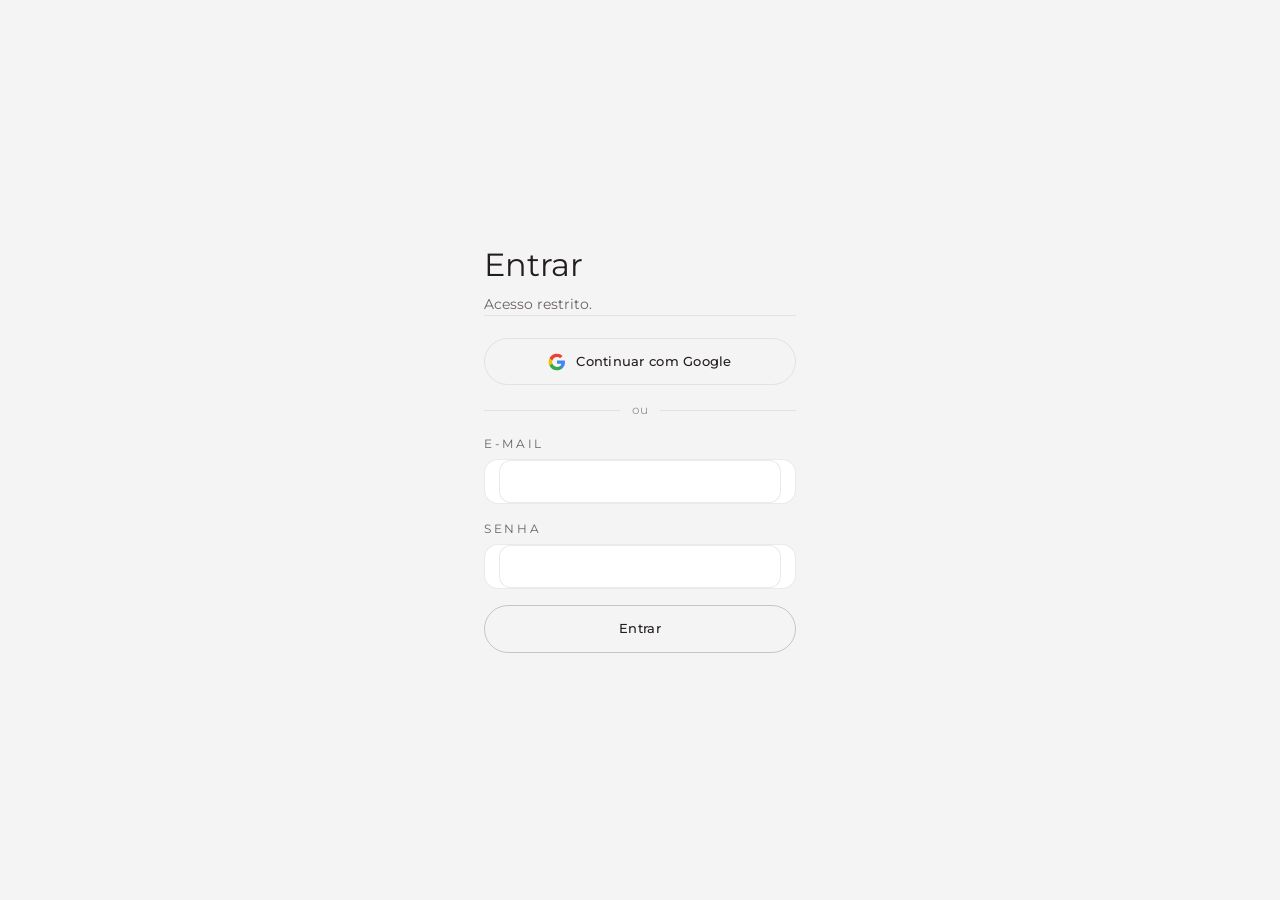
==== commit 74105762: "Stond OS: casca igual ao mockup (6 espaços, abas, clientes no menu) e Hoje com linha do dia, metas e" ====
--- a/gestao/index.html
+++ b/gestao/index.html
@@ -23,8 +23,13 @@
 <script src="/gestao/marca.js"></script>
 <script src="/gestao/invest.js"></script>
 <script src="/gestao/links.js"></script>
+<script src="/gestao/resultados.js"></script>
 <script src="/gestao/site.js"></script>
 <script src="/gestao/plano.js"></script>
 <script src="/gestao/cartao.js"></script>
+<script src="/gestao/os.js"></script>
+<script src="/gestao/comercial.js"></script>
+<script src="/gestao/mais.js"></script>
+<script src="/gestao/shell-os.js"></script>
 </body>
 </html>
--- a/skin.css
+++ b/skin.css
@@ -67,3 +67,312 @@
 
 /* barras com cor única */
 .bars i b{background:var(--red)}
+
+/* menu lateral claro (como no mockup): branco com vermelho só no item atual */
+html.light .side{background:var(--side);border-right:1px solid var(--line);color:var(--ink)}
+html.light .side .logo{content:url(/assets/logo-vermelho.png)}
+html.light .side .nav button{color:var(--muted)}
+html.light .side .nav button:hover{color:var(--ink);background:var(--bg-3)}
+html.light .side .nav button[aria-current="page"]{background:var(--bg-3);color:var(--ink)}
+html.light .side .nav .sec,html.light .side .nav .grp{color:var(--faint)}html.light .side .nav .sec:hover{color:var(--ink)}
+html.light .side .who{border-color:var(--line)}html.light .side .who small{color:var(--muted)}html.light .side .who .av{background:var(--red);color:#fff}
+html.light .side .bdg{background:var(--red);color:#fff}
+html.light .side .tt{border-color:var(--line);background:var(--bg-3)}html.light .side .tt span{color:var(--faint)}html.light .side .tt span.on{background:#fff;color:var(--ink);box-shadow:inset 0 0 0 1px var(--line)}
+html.light .side .out{color:var(--faint)}
+html.light .side::-webkit-scrollbar-thumb{background:var(--line)}
+
+/* números grandes mais contidos */
+.bx .num{font-size:clamp(22px,2.1vw,28px)!important}
+.bx.hero .num{font-size:clamp(26px,2.6vw,34px)!important}
+
+/* quadro: as 5 colunas cabem na tela; etiquetas no mesmo estilo dos chips */
+.kb{grid-auto-columns:minmax(168px,1fr)}
+.kd.tr .kcov{aspect-ratio:16/9}
+.kd .kl:not(.add){background:transparent!important;border:1px solid var(--line);color:var(--muted);border-radius:99px;font-weight:600;font-size:10.5px;letter-spacing:.04em;line-height:18px}
+.kd .kl[data-ty="reels"]{color:var(--redtxt);border-color:color-mix(in srgb,var(--red) 40%,transparent)}
+.kd .kl[data-ty="carrossel"]{color:var(--ink)}
+.kd .kl.aj{color:var(--warn);border-color:color-mix(in srgb,var(--warn) 45%,transparent)}
+.kd .kl.lt{color:var(--red);border-color:color-mix(in srgb,var(--red) 45%,transparent)}
+
+/* ---------- Resultados (Stond OS) ---------- */
+.rs-filt{display:flex;flex-wrap:wrap;gap:10px;align-items:center;padding:10px 12px;border:1px solid var(--line);border-radius:14px;background:var(--bg-2);margin-bottom:16px}
+.rs-sp{flex:1}
+.rs-meta{display:grid;grid-template-columns:repeat(4,minmax(0,1fr));gap:12px;margin-bottom:12px}
+.rs-meta>div{border:1px solid var(--line);border-radius:14px;background:var(--bg-2);padding:14px 16px;display:flex;flex-direction:column;gap:6px}
+.rs-meta>div:first-child{border-color:color-mix(in srgb,var(--red) 40%,transparent)}
+.rs-meta .lb{font-size:10.5px;letter-spacing:.2em;text-transform:uppercase;color:var(--faint)}
+.rs-meta b{font:500 24px/1.1 var(--body);font-variant-numeric:tabular-nums;display:flex;align-items:baseline;gap:8px;flex-wrap:wrap}
+.rs-meta b small{font-size:12px;font-weight:500;color:var(--muted)}
+.rs-up{color:var(--ok)!important}.rs-dn{color:var(--warn)!important}.rs-eq{color:var(--faint)!important}
+.rs-fun{display:grid;grid-template-columns:repeat(4,minmax(0,1fr));gap:12px;margin-bottom:12px}
+.rs-st{border:1px solid var(--line);border-radius:14px;background:var(--bg-2);padding:14px;display:flex;flex-direction:column;gap:9px}
+.rs-st.hot{border-color:color-mix(in srgb,var(--red) 40%,transparent)}
+.rs-st h5{margin:0;font:600 10.5px var(--body);letter-spacing:.18em;text-transform:uppercase;color:var(--faint)}
+.rs-st.hot h5{color:var(--redtxt)}
+.rs-m{display:flex;justify-content:space-between;align-items:baseline;gap:8px;font-size:12.5px;color:var(--muted)}
+.rs-m b{color:var(--ink);font:500 15px var(--body);font-variant-numeric:tabular-nums;margin-left:auto}
+.rs-m small{font-size:11px;font-weight:500;min-width:42px;text-align:right}
+.rs-st .q{font-size:11.5px;color:var(--faint);margin-top:auto}
+.rs-2{display:grid;grid-template-columns:minmax(0,1.5fr) minmax(0,1fr);gap:12px;margin-bottom:12px}
+.rs-post{display:flex;flex-direction:column;padding:9px 0;border-top:1px solid var(--line);color:var(--ink);text-decoration:none;font-size:13px}
+.rs-post:first-of-type{border-top:0}.rs-post small{color:var(--muted);font-size:11.5px}
+.rs-tab{display:flex;flex-direction:column}
+.rs-tr{display:grid;grid-template-columns:minmax(0,2.4fr) repeat(5,minmax(0,.8fr)) minmax(0,1.2fr);gap:10px;align-items:center;padding:10px 14px;background:none;border:0;border-top:1px solid var(--line);text-align:right;font-size:13px;font-variant-numeric:tabular-nums;width:100%;color:var(--ink)}
+.rs-tr>span:first-child{text-align:left;display:flex;flex-direction:column;min-width:0}.rs-tr>span:first-child small{color:var(--muted);font-size:11.5px}
+.rs-tr>span:last-child{text-align:left}
+.rs-th{border-top:0;font:600 10.5px var(--body);letter-spacing:.14em;text-transform:uppercase;color:var(--faint)}
+button.rs-tr:hover{background:var(--bg-3)}
+.rs-tr.on{background:var(--wash);box-shadow:inset 3px 0 var(--red)}
+.rs-cr{grid-template-columns:minmax(0,2fr) repeat(5,minmax(0,.9fr)) minmax(0,1.2fr)}
+[class^="kl-"]{font-style:normal;display:inline-block;font-size:10.5px;font-weight:600;letter-spacing:.04em;border:1px solid var(--line);border-radius:99px;padding:1px 8px;color:var(--muted);white-space:nowrap}
+.kl-o{color:var(--ok);border-color:color-mix(in srgb,var(--ok) 40%,transparent)}
+.kl-w{color:var(--warn);border-color:color-mix(in srgb,var(--warn) 45%,transparent)}
+.kl-r{color:var(--redtxt);border-color:color-mix(in srgb,var(--red) 40%,transparent)}
+.rs-rx .bx{gap:12px}
+.rs-rh{display:grid;grid-template-columns:48px minmax(0,1fr) auto;gap:12px;align-items:center}
+.rs-rh img,.rs-rh .noimg{width:48px;height:64px;border-radius:8px;object-fit:cover;background:var(--bg-3)}
+.rs-rh b{font-weight:500;display:block}.rs-rh small{color:var(--muted);font-size:12px}
+.rs-bar{width:100%;height:46px;display:block}
+.rs-bl{display:flex;justify-content:space-between;color:var(--faint);font-size:11px;margin-top:-6px}
+.rs-z{display:grid;grid-template-columns:repeat(3,minmax(0,1fr));gap:12px}
+.rs-z>div{border-top:2px solid var(--line);padding-top:8px;display:flex;flex-direction:column;gap:3px;font-size:12px}
+.rs-z>div.ok{border-top-color:var(--ok)}.rs-z>div.bad{border-top-color:var(--warn)}
+.rs-z b{font:500 20px var(--body);font-variant-numeric:tabular-nums}.rs-z b small{font-size:12px;color:var(--muted)}
+.rs-hot{border-color:color-mix(in srgb,var(--red) 40%,transparent)!important}
+.rs-tip{display:flex;flex-direction:column;padding:9px 0;border-top:1px solid var(--line);font-size:13px}.rs-tip b{font-weight:500}.rs-tip small{color:var(--muted);font-size:12px}
+.callout2{border-left:2px solid var(--red);padding-left:12px;color:var(--muted);font-size:13px}
+@media (max-width:900px){.rs-meta,.rs-fun{grid-template-columns:repeat(2,minmax(0,1fr))}.rs-2,.rs-z{grid-template-columns:1fr}.rs-tr{grid-template-columns:minmax(0,2fr) repeat(2,minmax(0,1fr));}.rs-tr>span:nth-child(n+4):not(:last-child){display:none}}
+
+/* imprimir / baixar PDF: só o conteúdo da tela, fundo branco */
+@media print{
+  html,body{background:#fff!important;color:#231d1f}
+  .side,.tabbar,.mhead,.top .btn,.rs-filt .btn,.rs-filt,.top span>.btn,[data-ig-connect],[data-sync-met]{display:none!important}
+  .app{position:static!important;display:block!important;background:#fff!important}
+  .main{overflow:visible!important;padding:0!important}
+  .bx,.rs-st,.rs-meta>div{break-inside:avoid;background:#fff!important}
+}
+
+/* ---------- Hoje e pasta do cliente ---------- */
+.os-g{display:grid;grid-template-columns:minmax(0,1.5fr) minmax(0,1fr);gap:14px;margin-bottom:14px;align-items:start}
+.os-col{display:flex;flex-direction:column;gap:14px}
+.os-need{border-color:color-mix(in srgb,var(--red) 35%,transparent)!important}
+.os-need .lb{color:var(--redtxt)!important}
+.os-it{display:grid;grid-template-columns:auto minmax(0,1fr) auto;gap:10px;align-items:center;padding:10px 0;border-top:1px solid var(--line)}
+.os-it:first-of-type{border-top:0}
+.os-it b{display:block;font-weight:500;font-size:13.5px;line-height:1.35}.os-it small{display:block;margin-top:3px}
+.os-k{display:flex;flex-direction:column;gap:10px}.os-k>div{display:flex;flex-direction:column;gap:3px}.os-k small{color:var(--muted);font-size:12px}.os-k b{font:500 20px var(--body);font-variant-numeric:tabular-nums}.os-k em{font-style:normal;font-size:12px;color:var(--muted);font-weight:500}
+.os-wk{display:grid;grid-template-columns:repeat(7,minmax(0,1fr));gap:8px}
+.os-wk>div{display:flex;flex-direction:column;gap:5px;min-width:0;padding:8px;border-radius:10px;background:var(--bg-3)}
+.os-wk>div.on{background:var(--wash);box-shadow:inset 0 0 0 1px color-mix(in srgb,var(--red) 35%,transparent)}
+.os-wk small{font-size:10.5px;letter-spacing:.14em;text-transform:uppercase;color:var(--faint)}
+.os-p{display:flex;align-items:center;gap:6px;font-size:12px;background:var(--bg-2);border:0;border-radius:7px;padding:5px 7px;text-align:left;color:var(--ink);min-width:0}
+.os-p span{white-space:nowrap;overflow:hidden;text-overflow:ellipsis}.os-p .cd{margin:0}
+.os-p.ev{color:var(--muted)}.os-p.none{background:none;color:var(--faint)}
+.os-sum{display:grid;grid-template-columns:repeat(5,minmax(0,1fr));border:1px solid var(--line);border-radius:14px;background:var(--bg-2)}
+.os-sum>div{padding:14px 16px;display:flex;flex-direction:column}.os-sum>div+div{border-left:1px solid var(--line)}
+.os-sum b{font:500 24px var(--body);font-variant-numeric:tabular-nums}.os-sum small{color:var(--muted);font-size:12px}
+.os-gvs{display:grid;grid-template-columns:repeat(4,minmax(0,1fr));gap:10px}
+.os-gv{display:flex;gap:12px;align-items:flex-start;text-align:left;border:1px solid var(--line);border-radius:14px;background:var(--bg-2);padding:14px;color:var(--ink)}
+.os-gv:hover{border-color:var(--hov)}
+.os-gv b{display:block;font-weight:500;font-size:14px}.os-gv small{color:var(--muted);font-size:12px}
+@media (max-width:1000px){.os-gvs{grid-template-columns:repeat(2,minmax(0,1fr))}.os-wk{grid-template-columns:repeat(2,minmax(0,1fr))}.os-sum{grid-template-columns:repeat(2,minmax(0,1fr))}.os-sum>div+div{border-left:0}}
+@media (max-width:900px){.os-g{grid-template-columns:1fr}}
+
+/* ---------- Comercial (funil + vitrine) ---------- */
+.cm-tip{border:1px dashed var(--line);border-radius:14px;padding:14px 16px;margin-bottom:12px;color:var(--muted);font-size:13px;line-height:1.5}
+.cm-tip b{color:var(--ink);font-weight:500}
+.kd .cm-nx{font-size:12px;color:var(--ink)}
+.kd .cm-nx.lt{color:var(--red)}
+.kd .cm-nx.no{color:var(--warn)}
+.kd .cm-ok{font-size:11px;color:var(--ok,#3fbf7f)}
+.kd .btn.sm{align-self:flex-start}
+.kc .kadd{margin-top:2px}
+.cm-lost{margin-top:16px}
+.cm-lost summary{cursor:pointer;font-size:13px;color:var(--muted);padding:6px 0}
+.cm-grid{display:grid;grid-template-columns:repeat(auto-fill,minmax(260px,1fr));gap:12px}
+.cm-sol{border:1px solid var(--line);border-radius:14px;background:var(--bg-2);padding:16px;display:flex;flex-direction:column;gap:8px}
+.cm-sol.sug{border-style:dashed;background:transparent}
+.cm-sol.off{opacity:.6}
+.cm-sol header{display:flex;justify-content:space-between;align-items:center;gap:8px}
+.cm-sol header small{color:var(--muted);font-size:12px}
+.cm-sol .kl{background:transparent;border:1px solid var(--line);color:var(--muted);border-radius:99px;font-weight:600;font-size:10.5px;letter-spacing:.04em;line-height:18px;padding:0 8px}
+.cm-sol>b{font-family:var(--display);font-weight:400;font-size:18px;line-height:1.25}
+.cm-sol p{margin:0;font-size:13px;line-height:1.5;color:var(--ink)}
+.cm-sol .mut{color:var(--muted);font-size:12px;line-height:1.45}
+.cm-pr{font:500 20px/1.2 var(--body);font-variant-numeric:tabular-nums;margin-top:auto;padding-top:6px}
+.cm-run{display:flex;align-items:center;flex-wrap:wrap;gap:6px}
+.cm-run small{color:var(--muted);font-size:12px}
+.cm-run .kav{width:20px;height:20px;border-radius:50%;display:inline-grid;place-items:center;color:#fff;font-size:10px;font-weight:600}
+.cm-sol footer{display:flex;gap:8px;justify-content:flex-end;border-top:1px solid var(--line);padding-top:10px;margin-top:4px}
+
+/* ---------- Busca Ctrl+K ---------- */
+.srch{display:flex;align-items:center;gap:8px;width:100%;border:1px solid var(--line);background:var(--bg-2);color:var(--muted);border-radius:10px;padding:8px 10px;font:inherit;font-size:13px;cursor:pointer}
+.srch svg{width:15px;height:15px;flex:none}
+.srch span{flex:1;text-align:left}
+.srch kbd,.bk kbd{font:500 10.5px/1 var(--body);border:1px solid var(--line);border-radius:5px;padding:3px 5px;color:var(--faint)}
+.srch.m{width:auto;padding:6px;border:0;background:none;margin-left:auto;margin-right:6px}
+.srch.m svg{width:20px;height:20px}
+.bk{position:fixed;inset:0;z-index:90;background:rgba(10,8,9,.45);display:flex;justify-content:center;align-items:flex-start;padding:12vh 16px 16px}
+.bk-b{width:min(620px,100%);background:var(--bg-1,var(--bg));border:1px solid var(--line);border-radius:16px;box-shadow:0 30px 80px rgba(0,0,0,.35);overflow:hidden;display:flex;flex-direction:column;max-height:70vh}
+html.light .bk-b{background:#fff}
+.bk-h{display:flex;align-items:center;gap:10px;padding:14px 16px;border-bottom:1px solid var(--line)}
+.bk-h svg{width:18px;height:18px;color:var(--muted)}
+.bk-h input{flex:1;border:0;background:none;outline:none;font:inherit;font-size:16px;color:var(--ink);padding:0}
+.bk-l{overflow:auto;padding:6px}
+.bk-g{font-size:10.5px;letter-spacing:.2em;text-transform:uppercase;color:var(--faint);margin:10px 10px 4px}
+.bk-i{display:flex;flex-direction:column;align-items:flex-start;gap:2px;width:100%;border:0;background:none;text-align:left;padding:8px 10px;border-radius:9px;cursor:pointer;color:var(--ink);font:inherit}
+.bk-i b{font-weight:500;font-size:14px}.bk-i small{color:var(--muted);font-size:12px}
+.bk-i.on,.bk-i:hover{background:color-mix(in srgb,var(--red) 9%,transparent)}
+.bk-n{padding:18px;color:var(--muted);font-size:13px}
+
+/* ---------- Quadro ---------- */
+.kd .kx{display:flex;align-items:center;gap:5px;flex-wrap:wrap;font-size:11.5px;color:var(--muted)}
+.kd .kx .cd{width:7px;height:7px}
+.kd .kx-w{color:var(--warn)}
+.kd .kx-a{font-size:12px;color:var(--ink);border-left:2px solid var(--red);padding-left:7px;line-height:1.4}
+.kx-e{font-size:12.5px;color:var(--muted);padding:12px 8px;line-height:1.45;border:1px dashed var(--line);border-radius:10px;margin:8px 0 0}
+
+/* ---------- Calendário ---------- */
+.cal .ev-p{border-left:3px solid transparent;cursor:grab}
+.ev-t{width:18px;height:18px;border-radius:4px;object-fit:cover;flex:none}
+.st-r{border-left-color:var(--red)!important}.st-w{border-left-color:var(--warn)!important}.st-b{border-left-color:#3f8fd8!important}.st-o{border-left-color:var(--ok)!important}
+.lgb{display:inline-block;width:12px;height:12px;border-left:3px solid;border-radius:2px;background:var(--glass)}
+.leg .mut{color:var(--faint)}
+.cell.drop{outline:2px dashed var(--red);outline-offset:-2px}
+
+/* ---------- Aprovações ---------- */
+.ap-rem{display:flex;flex-wrap:wrap;align-items:center;gap:8px;border:1px solid color-mix(in srgb,var(--warn) 40%,transparent);border-radius:12px;padding:10px 12px;margin-bottom:12px;font-size:13px;color:var(--muted)}
+.ap-rem span{flex-basis:100%}
+.ap-fix{align-self:flex-start;margin-top:4px}
+
+/* ---------- Pasta ---------- */
+.os-cap{align-items:center}
+.os-cap>.os-cap-i{flex:none;margin-right:4px}
+.os-cap-i img,.os-cap-i span{width:64px;height:64px;border-radius:50%;object-fit:cover;display:grid;place-items:center;color:#fff;font:400 26px/1 var(--display)}
+.os-p3{display:grid;grid-template-columns:repeat(3,minmax(0,1fr));gap:12px;margin-top:14px}
+.os-p2{display:grid;grid-template-columns:minmax(0,1fr) minmax(0,1.3fr);gap:12px;margin-top:12px}
+.os-p3 .bx,.os-p2 .bx{display:flex;flex-direction:column;gap:10px}
+.os-why>div{display:flex;justify-content:space-between;gap:10px;padding:5px 0;border-bottom:1px solid var(--line);font-size:13px}
+.os-why>div:last-child{border:0}.os-why b{font-weight:500}
+.os-sys>div{display:grid;grid-template-columns:auto 1fr;column-gap:10px;row-gap:2px;padding:7px 0;border-bottom:1px solid var(--line)}
+.os-sys>div:last-child{border:0}
+.os-sys i{grid-row:span 2;align-self:start;font-style:normal;font-size:10.5px;font-weight:600;border:1px solid;border-radius:99px;padding:1px 8px;white-space:nowrap}
+.os-sys b{font-weight:500;font-size:13px}.os-sys small{color:var(--muted);font-size:12px}
+.os-tl>div{display:grid;grid-template-columns:52px 10px 1fr;gap:8px;align-items:start;padding:6px 0}
+.os-tl>div>small{color:var(--faint);font-size:11.5px;padding-top:2px}
+.os-tl i{width:8px;height:8px;border-radius:50%;background:var(--faint);margin-top:6px;border:0}
+.os-tl i.tl-o{background:var(--ok)}.os-tl i.tl-w{background:var(--warn)}.os-tl i.tl-b{background:#3f8fd8}
+.os-tl b{font-weight:500;font-size:13px;display:block}.os-tl div small{color:var(--muted);font-size:12px}
+@media (max-width:900px){.os-p3,.os-p2{grid-template-columns:1fr}}
+
+/* ---------- Relatório ---------- */
+.rep .rt-l{border-left:3px solid var(--red);padding-left:12px}
+
+/* ---------- Portal · Stond OS ---------- */
+.ovl:has(.sheet){padding:12px}
+.ovl .sheet{max-height:none;height:100%}
+.ovl .sheet .media{max-width:calc(100vw - 420px)}
+.pm-pt{display:flex;flex-wrap:wrap;align-items:center;gap:6px;margin-bottom:8px}
+.pm-pt span{flex-basis:100%;font-size:12px;color:var(--muted)}
+.pm-pt button{border:1px solid var(--line);background:none;color:var(--ink);border-radius:99px;padding:5px 12px;font:inherit;font-size:12.5px;cursor:pointer}
+.pm-pt button[aria-pressed="true"]{border-color:var(--red);color:var(--redtxt);background:color-mix(in srgb,var(--red) 8%,transparent)}
+.pm-meta{border:1px solid color-mix(in srgb,var(--red) 35%,transparent);border-radius:14px;padding:14px 16px;margin-bottom:12px;display:flex;flex-direction:column;gap:6px;background:var(--bg-2)}
+.pm-meta .lb{font-size:10.5px;letter-spacing:.2em;text-transform:uppercase;color:var(--faint)}
+.pm-meta>b{font:500 24px/1.1 var(--body);font-variant-numeric:tabular-nums}.pm-meta>b small{font-size:13px;color:var(--muted);font-weight:500}
+.pm-ped{border:1px solid color-mix(in srgb,var(--warn) 45%,transparent);border-radius:14px;padding:12px 16px;margin-bottom:12px;display:flex;flex-direction:column;gap:8px;background:var(--bg-2)}
+.pm-ped .eyebrow{margin:0}
+.pm-ped>div{display:grid;grid-template-columns:1fr auto;column-gap:10px;align-items:center}
+.pm-ped>div b{font-weight:500;font-size:14px}.pm-ped>div small{grid-column:1;color:var(--muted);font-size:12px}
+.pm-ped>div .chip{grid-row:1/span 2;grid-column:2}
+.pm-ped .lnkb{align-self:flex-start}
+.pm-mes .sum{margin-top:8px}
+.pm-mes .sum,.pm-rep .sum{grid-template-columns:repeat(auto-fit,minmax(130px,1fr));margin-bottom:0}
+.pm-rep .sum div+div{border-left:1px solid var(--line)}
+.pm-two{display:grid;grid-template-columns:repeat(2,minmax(0,1fr));gap:12px;margin-top:18px}
+.pm-rel{display:flex;flex-direction:column;align-items:flex-start;gap:8px;text-align:left;border:1px solid var(--line);border-radius:14px;padding:16px;background:var(--bg-2);color:var(--ink);font:inherit;cursor:pointer}
+.pm-rel .eyebrow{margin:0}.pm-rel b{font:400 17px/1.4 var(--display)}.pm-rel span{color:var(--redtxt);font-size:13px;font-weight:600;margin-top:auto}
+.pm-sis{border:1px solid var(--line);border-radius:14px;padding:16px;background:var(--bg-2)}
+.pm-sis .eyebrow{margin:0 0 6px}
+.pm-sis>div{display:grid;grid-template-columns:auto 1fr;column-gap:10px;row-gap:2px;padding:7px 0;border-top:1px solid var(--line)}
+.pm-sis i{grid-row:span 2;font-style:normal;font-size:10.5px;font-weight:600;color:var(--ok);border:1px solid color-mix(in srgb,var(--ok) 40%,transparent);border-radius:99px;padding:1px 8px;align-self:start}
+.pm-sis b{font-weight:500;font-size:13.5px}.pm-sis small{color:var(--muted);font-size:12px}
+.pm-cl{display:none}
+.pm-rep{display:flex;flex-direction:column;gap:16px;border:1px solid var(--line);border-radius:16px;padding:20px;background:var(--bg-2);margin-bottom:16px}
+.pm-rep p{margin:0;line-height:1.55}.pm-rep .eyebrow{margin:0 0 4px}
+.pm-rep .btn{align-self:flex-start}
+.pm-lt{border-left:3px solid var(--red);padding-left:14px}.pm-lt p:last-child{font:400 18px/1.5 var(--display)}
+@media (max-width:720px){
+  .pm-two{grid-template-columns:1fr}
+  .pm-cl{display:flex;flex-direction:column;gap:14px;margin-top:6px}
+  .main:has(.pm-cl) .cal,.main:has(.pm-cl) .calday,.main:has(.pm-cl) .leg{display:none}
+  .ovl:has(.sheet){padding:0}
+  .ovl .sheet .media{max-width:none}
+}
+@media print{.side,.tabbar,.mhead,.pills,.seg,.pm-rep .btn,.nota{display:none!important}}
+
+/* ---------- Casca Stond OS (menu de 6 espaços) ---------- */
+.os-side{padding:18px 12px!important;gap:14px!important;background:var(--bg-2)!important}
+html.light .os-side{background:#fff!important}
+.os-brand{display:flex;align-items:center;gap:8px;padding:2px 8px;font:400 21px/1 var(--display);color:var(--ink)}
+.os-s{width:20px;height:22px;background:var(--red);-webkit-mask:url(/assets/simbolo-branco.png) center/contain no-repeat;mask:url(/assets/simbolo-branco.png) center/contain no-repeat;display:inline-block}
+.os-nav{display:grid;gap:2px}
+.os-nav button{display:flex;align-items:center;gap:10px;padding:8px 10px;border-radius:9px;color:var(--muted);background:transparent;border:0;font:inherit;font-size:13.5px;cursor:pointer;text-align:left;width:100%}
+.os-nav button svg{width:17px;height:17px;flex:none}
+.os-nav button span:not(.bdg){flex:1}
+.os-nav button:hover{background:color-mix(in srgb,var(--ink) 5%,transparent);color:var(--ink)}
+.os-nav button[aria-current="page"]{background:color-mix(in srgb,var(--ink) 7%,transparent);color:var(--ink);font-weight:500}
+.os-nav button[aria-current="page"] svg{color:var(--red)}
+.os-nav .bdg{background:var(--red);color:#fff;border-radius:99px;font-size:10.5px;font-weight:600;min-width:18px;height:18px;display:grid;place-items:center;padding:0 5px}
+.os-lb{font-size:10.5px;letter-spacing:.2em;text-transform:uppercase;color:var(--faint);margin:8px 10px 0}
+.os-cls .mono{width:22px;height:22px;border-radius:50%;display:inline-grid;place-items:center;font-size:10px;font-weight:600;color:#fff;font-style:normal;object-fit:cover;flex:none}
+.os-me{margin-top:auto;display:flex;align-items:center;gap:9px;padding:12px 8px 0;border-top:1px solid var(--line)}
+.os-me>div{flex:1;min-width:0}.os-me b{display:block;font-weight:500;font-size:13px}.os-me small{color:var(--muted);font-size:11.5px}
+.os-me .av{width:30px;height:30px;border-radius:50%;background:var(--red);color:#fff;display:grid;place-items:center;font-weight:600;flex:none}
+.os-out{margin:0!important;padding:0 8px!important;align-self:flex-start;font-size:12px}
+.mhead .os-brand{font-size:19px}
+.sub{display:flex;gap:4px;border-bottom:1px solid var(--line);margin:-6px 0 18px;overflow-x:auto;scrollbar-width:none}
+.sub button{background:transparent;border:0;border-bottom:2px solid transparent;color:var(--muted);padding:8px 12px 10px;font:inherit;font-size:13px;cursor:pointer;margin-bottom:-1px;white-space:nowrap}
+.sub button.on{color:var(--ink);border-color:var(--red)}
+.sub button:hover{color:var(--ink)}
+/* filtros em pílulas, como no mockup */
+.filters .seg{background:none!important;border:0!important;padding:0!important;gap:6px;flex-wrap:wrap}
+.filters .seg button{border:1px solid var(--line)!important;border-radius:99px!important;padding:6px 12px!important;background:transparent!important;color:var(--muted);font-size:12.5px}
+.filters .seg button[aria-pressed="true"]{border-color:var(--ink)!important;color:var(--ink);background:transparent!important;box-shadow:none!important}
+/* Hoje */
+.os-line{margin-bottom:14px;gap:10px!important}
+.os-lh{display:flex;justify-content:space-between;align-items:center;gap:10px}
+.os-lh small{color:var(--muted);font-size:12px}
+.os-ax{position:relative;height:96px;margin:6px 8px 0;border-top:0}
+.os-ax>span{position:absolute;top:58px;transform:translateX(-50%);font-size:11px;color:var(--faint)}
+.os-ax>span i{position:absolute;left:50%;top:-14px;width:1px;height:8px;background:var(--line)}
+.os-ax::before{content:"";position:absolute;left:0;right:0;top:48px;height:1px;background:var(--line)}
+.os-pt{position:absolute;top:calc(14px + var(--lv)*20px);transform:translateX(-6px);display:flex;align-items:center;gap:6px;background:none;border:0;padding:0;cursor:pointer;max-width:240px;font:inherit}
+.os-pt i{width:12px;height:12px;border-radius:50%;flex:none;box-shadow:0 0 0 3px var(--bg-2)}
+.os-pt b{font-weight:500;font-size:12px;background:color-mix(in srgb,var(--ink) 6%,transparent);border-radius:99px;padding:3px 9px;white-space:nowrap;overflow:hidden;text-overflow:ellipsis;color:var(--ink)}
+.os-now{position:absolute;top:0;bottom:0;width:2px;background:var(--red)}
+.os-now small{position:absolute;bottom:-4px;left:4px;font-size:11px;color:var(--redtxt)}
+.os-3{display:grid;grid-template-columns:minmax(0,1.25fr) minmax(0,1fr) minmax(0,1fr);gap:14px;align-items:start}
+.os-3 .bx{display:flex;flex-direction:column;gap:10px}
+.os-nd{border-color:color-mix(in srgb,var(--red) 35%,transparent)!important;background:linear-gradient(180deg,color-mix(in srgb,var(--red) 5%,var(--bg-2)),var(--bg-2) 140px)!important}
+.os-nn{color:var(--redtxt);font-weight:500}
+.os-ni{display:grid;grid-template-columns:1fr auto;column-gap:10px;row-gap:6px;align-items:center;padding:10px 0;border-top:1px solid var(--line)}
+.os-ni:first-of-type{border-top:0}
+.os-ni>span{grid-column:1/-1;justify-self:start}
+.os-ni b{font-weight:500;font-size:13.5px;line-height:1.4}
+.os-mi{display:flex;flex-direction:column;gap:4px;background:none;border:0;border-top:1px solid var(--line);padding:10px 0 4px;text-align:left;font:inherit;color:var(--ink);cursor:pointer}
+.os-mi:first-of-type{border-top:0}
+.os-mi>small{color:var(--muted);font-size:12px}
+.os-mi>b{font:500 24px/1.1 var(--body);font-variant-numeric:tabular-nums}.os-mi>b small{font-size:12px;font-weight:500;color:var(--muted)}
+.os-mi .kx-w{color:var(--warn)!important}.os-mi .rs-up{color:var(--ok)!important}
+.os-ai{display:flex;flex-direction:column;align-items:flex-start;gap:6px;background:none;border:0;border-top:1px solid var(--line);padding:10px 0;text-align:left;font:inherit;color:var(--ink);cursor:pointer}
+.os-ai:first-of-type{border-top:0}
+.os-ai .kl{background:transparent;border:1px solid var(--line);color:var(--muted);border-radius:99px;font-weight:600;font-size:10.5px;padding:0 8px;line-height:18px}
+.os-ai .kl[data-ty="reels"]{color:var(--redtxt);border-color:color-mix(in srgb,var(--red) 40%,transparent)}
+.os-ai b{font-weight:500;font-size:13.5px;line-height:1.35}.os-ai small{color:var(--muted);font-size:12px}
+.os-ai small i{font-style:normal;border:0!important;padding:0!important;font-size:12px}
+.kl-n{color:#3f8fd8;border-color:color-mix(in srgb,#3f8fd8 40%,transparent)}
+.os-strip{display:flex;gap:28px;flex-wrap:wrap;align-items:center;border-top:1px solid var(--line);margin-top:18px;padding-top:14px;color:var(--muted);font-size:12.5px}
+.os-strip b{color:var(--ink);font-weight:500}
+.lnk{background:none;border:0;padding:0;color:var(--redtxt);font:inherit;font-size:12.5px;font-weight:600;cursor:pointer;margin-left:auto}
+@media (max-width:1100px){.os-3{grid-template-columns:1fr 1fr}.os-3 .os-nd{grid-column:1/-1}}
+@media (max-width:720px){.os-3{grid-template-columns:1fr}.os-ax{overflow:hidden}.os-pt b{max-width:150px}}
